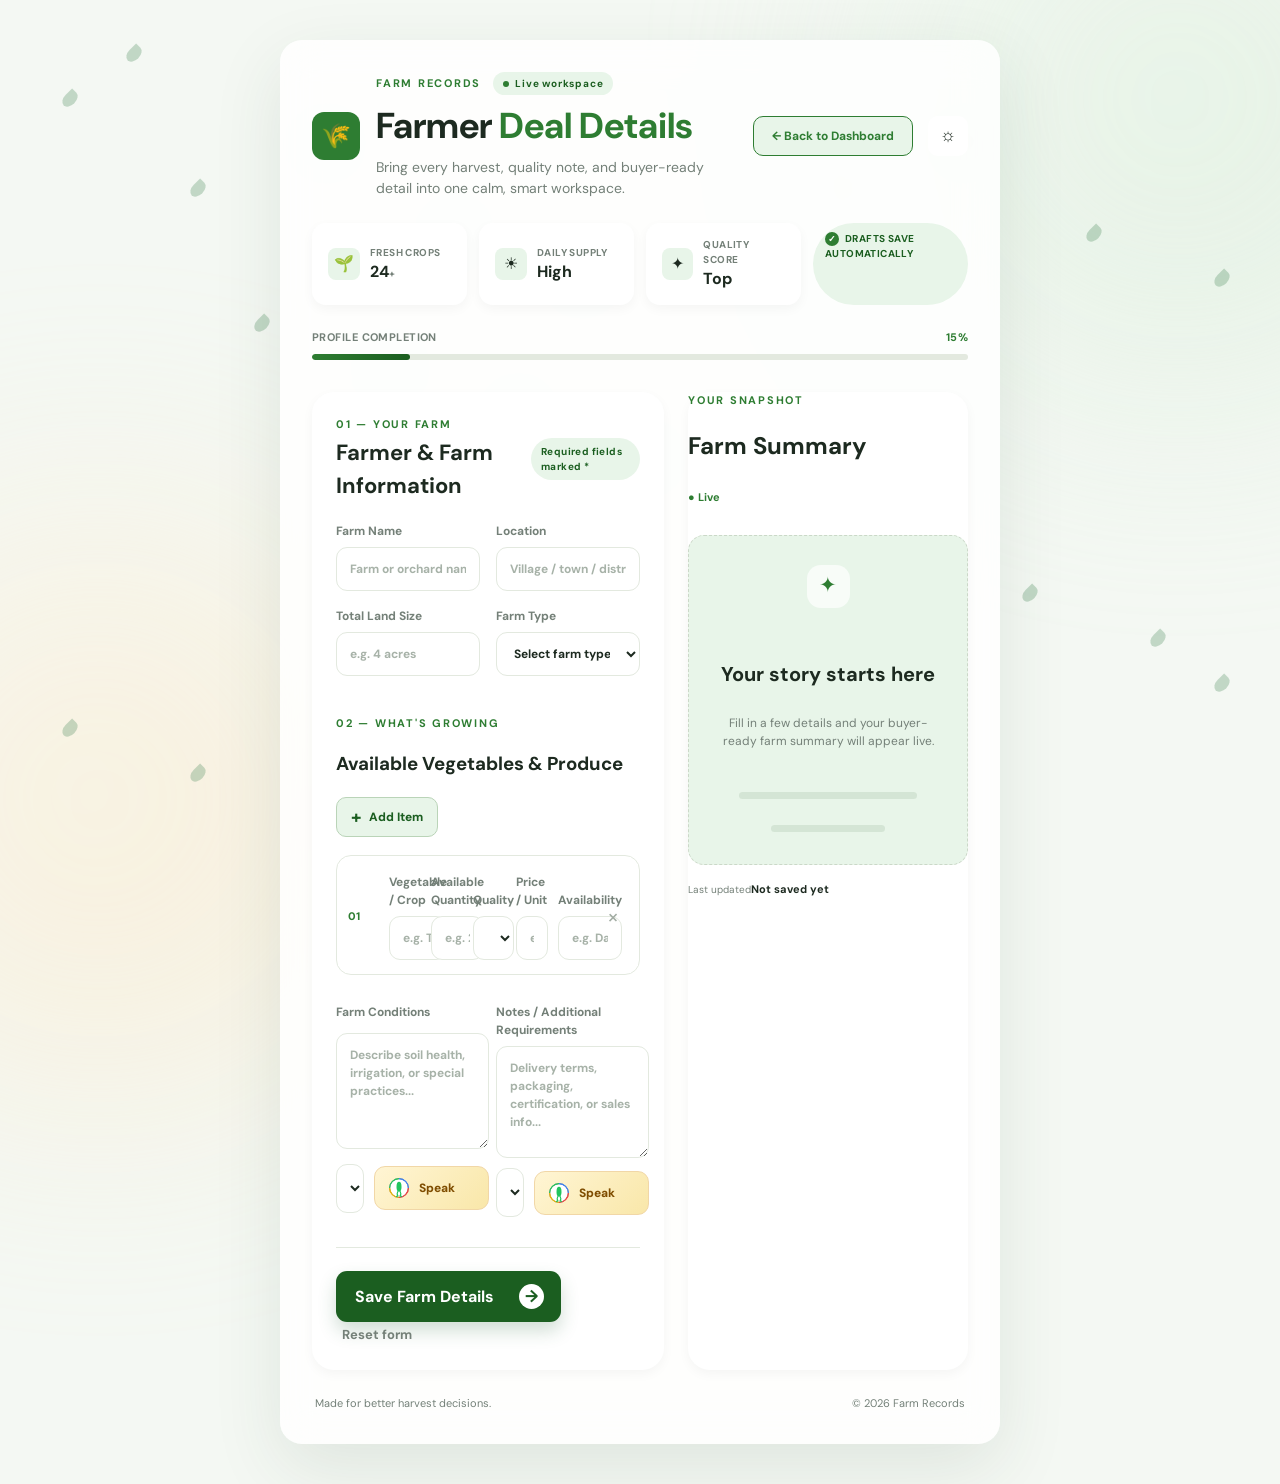
==== static/index.html @ 2e5b9e94 "Add farmer details form integration to existing app - Created static folder with farmer details form" ====
<!doctype html>
<html lang="en">
  <head>
    <meta charset="UTF-8" />
    <meta name="viewport" content="width=device-width, initial-scale=1.0" />
    <meta name="theme-color" content="#f7f8f2" />
    <title>Farm Deal Details</title>
    <link rel="preconnect" href="https://fonts.googleapis.com" />
    <link rel="preconnect" href="https://fonts.gstatic.com" crossorigin />
    <link
      href="https://fonts.googleapis.com/css2?family=DM+Sans:wght@400;500;600;700&display=swap"
      rel="stylesheet" />
    <link rel="stylesheet" href="/static/styles.css" />
  </head>
  <body>
    <div class="ambient ambient-one"></div>
    <div class="ambient ambient-two"></div>
    <div class="leaf-layer" aria-hidden="true">
      <span class="leaf leaf-1"></span>
      <span class="leaf leaf-2"></span>
      <span class="leaf leaf-3"></span>
      <span class="leaf leaf-4"></span>
      <span class="leaf leaf-5"></span>
      <span class="leaf leaf-6"></span>
      <span class="leaf leaf-7"></span>
      <span class="leaf leaf-8"></span>
      <span class="leaf leaf-9"></span>
      <span class="leaf leaf-10"></span>
      <span class="leaf leaf-11"></span>
      <span class="leaf leaf-12"></span>
      <span class="leaf leaf-13"></span>
      <span class="leaf leaf-14"></span>
      <span class="leaf leaf-15"></span>
      <span class="leaf leaf-16"></span>
      <span class="leaf leaf-17"></span>
      <span class="leaf leaf-18"></span>
      <span class="leaf leaf-19"></span>
      <span class="leaf leaf-20"></span>
      <span class="leaf leaf-21"></span>
      <span class="leaf leaf-22"></span>
      <span class="leaf leaf-23"></span>
      <span class="leaf leaf-24"></span>
    </div>
    <div class="page-shell">
      <header class="topbar">
        <div class="brand-mark" aria-hidden="true">🌾</div>
        <div class="title-wrap">
          <div class="eyebrow-row">
            <p class="eyebrow">Farm Records</p>
            <span class="status-pill"
              ><span class="status-dot"></span> Live workspace</span
            >
          </div>
          <h1>Farmer <em>Deal Details</em></h1>
          <p class="subtext">
            Bring every harvest, quality note, and buyer-ready detail into one
            calm, smart workspace.
          </p>
        </div>
        <div class="nav-actions">
          <a href="/dashboard" class="back-btn">← Back to Dashboard</a>
          <button
            type="button"
            class="theme-toggle"
            id="themeToggle"
            aria-label="Switch to dark mode"
            title="Toggle theme">
            <span>☼</span>
          </button>
        </div>
      </header>

      <section class="hero-stats" aria-label="farm summary stats">
        <div class="stat-box">
          <span class="stat-icon">🌱</span>
          <div>
            <span>Fresh crops</span><strong>24<small>+</small></strong>
          </div>
        </div>
        <div class="stat-box">
          <span class="stat-icon">☀</span>
          <div><span>Daily supply</span><strong>High</strong></div>
        </div>
        <div class="stat-box">
          <span class="stat-icon">✦</span>
          <div><span>Quality score</span><strong>Top</strong></div>
        </div>
        <div class="save-status" id="saveStatus">
          <span class="save-icon">✓</span><span>Drafts save automatically</span>
        </div>
      </section>

      <div class="progress-wrap" aria-label="Form completion">
        <div class="progress-label">
          <span>Profile completion</span><strong id="progressText">0%</strong>
        </div>
        <div class="progress-track">
          <div class="progress-bar" id="progressBar"></div>
        </div>
      </div>

      <main class="layout">
        <section class="card form-card">
          <div class="card-heading">
            <div>
              <p class="section-kicker">01 — Your farm</p>
              <h2>Farmer &amp; Farm Information</h2>
            </div>
            <span class="heading-badge">Required fields marked *</span>
          </div>

          <!-- Farmer Information Display -->
          <div class="farmer-info-display" id="farmerInfoDisplay" style="display: none;">
            <div class="farmer-info-card">
              <h3>Farmer Information</h3>
              <div class="farmer-details">
                <p><strong>Name:</strong> <span id="displayFarmerName"></span></p>
                <p><strong>Phone:</strong> <span id="displayPhone"></span></p>
                <p><strong>Email:</strong> <span id="displayEmail"></span></p>
              </div>
            </div>
          </div>

          <form id="farmForm">
            <div class="grid two-columns">
              <label
                ><span>Farm Name</span
                ><input
                  type="text"
                  name="farmName"
                  placeholder="Farm or orchard name"
              /></label>
              <label
                ><span>Location</span
                ><input
                  type="text"
                  name="location"
                  placeholder="Village / town / district"
              /></label>
              <label
                ><span>Total Land Size</span
                ><input type="text" name="landSize" placeholder="e.g. 4 acres"
              /></label>
              <label
                ><span>Farm Type</span
                ><select name="farmType">
                  <option value="">Select farm type</option>
                  <option>Vegetable Farm</option>
                  <option>Fruit Farm</option>
                  <option>Mixed Farm</option>
                  <option>Organic Farm</option>
                </select></label
              >
            </div>

            <div class="section-heading">
              <div>
                <p class="section-kicker">02 — What's growing</p>
                <h3>Available Vegetables &amp; Produce</h3>
              </div>
              <button type="button" class="secondary-btn" id="addItemBtn">
                <span>+</span> Add Item
              </button>
            </div>
            <div id="itemsContainer" class="items-container">
              <div class="produce-row">
                <div class="row-number">01</div>
                <label
                  ><span>Vegetable / Crop</span
                  ><input type="text" name="cropName" placeholder="e.g. Tomato"
                /></label>
                <label
                  ><span>Available Quantity</span
                  ><input type="text" name="quantity" placeholder="e.g. 200 kg"
                /></label>
                <label
                  ><span>Quality</span
                  ><select name="quality">
                    <option value="">Select</option>
                    <option>Excellent</option>
                    <option>Good</option>
                    <option>Average</option>
                    <option>Fresh Harvest</option>
                  </select></label
                >
                <label
                  ><span>Price / Unit</span
                  ><input type="text" name="price" placeholder="e.g. 40 / kg"
                /></label>
                <label
                  ><span>Availability</span
                  ><input
                    type="text"
                    name="availability"
                    placeholder="e.g. Daily / Seasonal"
                  /></label>
                <button
                  type="button"
                  class="remove-btn"
                  aria-label="Remove item">
                  ×
                </button>
              </div>
            </div>

            <div class="grid two-columns extra-fields">
              <div class="voice-field">
                <label
                  ><span>Farm Conditions</span
                  ><textarea
                    id="farmConditions"
                    name="farmConditions"
                    rows="4"
                    placeholder="Describe soil health, irrigation, or special practices..."></textarea>
                </label>
                <div class="voice-tools">
                  <select class="voice-language" data-target="farmConditions">
                    <option value="en-US">English</option>
                    <option value="hi-IN">Hindi</option>
                    <option value="bn-IN">Bangla</option>
                    <option value="ta-IN">Tamil</option>
                    <option value="te-IN">Telugu</option>
                    <option value="mr-IN">Marathi</option>
                    <option value="kn-IN">Kannada</option>
                    <option value="ml-IN">Malayalam</option>
                    <option value="gu-IN">Gujarati</option>
                    <option value="es-ES">Spanish</option>
                    <option value="fr-FR">French</option>
                    <option value="de-DE">German</option>
                  </select>
                  <button
                    type="button"
                    class="mic-btn"
                    data-target="farmConditions">
                    <img src="/static/images/mic-icon.svg" alt="Microphone" class="mic-icon"> Speak
                  </button>
                </div>
              </div>

              <div class="voice-field">
                <label
                  ><span>Notes / Additional Requirements</span
                  ><textarea
                    id="notes"
                    name="notes"
                    rows="4"
                    placeholder="Delivery terms, packaging, certification, or sales info..."></textarea>
                </label>
                <div class="voice-tools">
                  <select class="voice-language" data-target="notes">
                    <option value="en-US">English</option>
                    <option value="hi-IN">Hindi</option>
                    <option value="bn-IN">Bangla</option>
                    <option value="ta-IN">Tamil</option>
                    <option value="te-IN">Telugu</option>
                    <option value="mr-IN">Marathi</option>
                    <option value="kn-IN">Kannada</option>
                    <option value="ml-IN">Malayalam</option>
                    <option value="gu-IN">Gujarati</option>
                    <option value="es-ES">Spanish</option>
                    <option value="fr-FR">French</option>
                    <option value="de-DE">German</option>
                  </select>
                  <button type="button" class="mic-btn" data-target="notes">
                    <img src="/static/images/mic-icon.svg" alt="Microphone" class="mic-icon"> Speak
                  </button>
                </div>
              </div>
            </div>

            <div class="actions">
              <button type="submit" class="primary-btn">
                <span>Save Farm Details</span><i>→</i></button
              ><button type="reset" class="ghost-btn">Reset form</button>
            </div>
          </form>
        </section>

        <aside class="card preview-card">
          <div class="preview-top">
            <div>
              <p class="section-kicker">Your snapshot</p>
              <h2>Farm Summary</h2>
            </div>
            <span class="live-dot">● Live</span>
          </div>
          <div id="summaryBox" class="summary-box">
            <div class="empty-state">
              <div class="empty-icon">✦</div>
              <h3>Your story starts here</h3>
              <p>
                Fill in a few details and your buyer-ready farm summary will
                appear live.
              </p>
              <div class="empty-line"></div>
              <div class="empty-line short"></div>
            </div>
          </div>
          <div class="preview-footer">
            <span>Last updated</span
            ><strong id="lastUpdated">Not saved yet</strong>
          </div>
        </aside>
      </main>
      <footer>
        <span>Made for better harvest decisions.</span
        ><span>© <span id="year"></span> Farm Records</span>
      </footer>
    </div>
    <div class="toast" id="toast" role="status" aria-live="polite">
      <span>✓</span>
      <p>Farm details saved successfully</p>
    </div>
    <script src="/static/script.js?v=2"></script>
  </body>
</html>
---- static/styles.css ----
:root {
  --bg: #f4f8f3;
  --surface: rgba(255, 255, 255, 0.84);
  --surface-solid: #ffffff;
  --ink: #1d2a20;
  --muted: #748078;
  --line: #e3e9df;
  --accent: #2e7d32;
  --accent-dark: #1b5e20;
  --accent-soft: #e8f5e9;
  --gold: #d5a445;
  --shadow: 0 24px 70px rgba(41, 66, 46, 0.1);
  --radius: 22px;
}

* {
  box-sizing: border-box;
  font-family: "DM Sans", Arial, sans-serif;
}

html {
  scroll-behavior: smooth;
}

body {
  margin: 0;
  min-width: 320px;
  overflow-x: hidden;
  color: var(--ink);
  background: var(--bg);
  line-height: 1.5;
}

body.dark {
  --bg: #18201a;
  --surface: rgba(36, 48, 39, 0.88);
  --surface-solid: #26332a;
  --ink: #f2f6ef;
  --muted: #a8b8aa;
  --line: #3b4a3d;
  --accent-soft: #293e2e;
  --shadow: 0 24px 70px rgba(0, 0, 0, 0.25);
}

button,
input,
select,
textarea {
  font: inherit;
}

button {
  cursor: pointer;
}

.ambient {
  position: fixed;
  width: 600px;
  height: 600px;
  border-radius: 50%;
  filter: blur(120px);
  opacity: 0.4;
  z-index: -1;
  pointer-events: none;
}

.ambient-one {
  top: -200px;
  right: -200px;
  background: linear-gradient(135deg, #e8f5e9, #c8e6c9);
  animation: drift 20s ease-in-out infinite;
}

.ambient-two {
  bottom: -200px;
  left: -200px;
  background: linear-gradient(135deg, #fff3e0, #ffe0b2);
  animation: drift 25s ease-in-out infinite reverse;
}

.leaf-layer {
  position: fixed;
  top: 0;
  left: 0;
  width: 100%;
  height: 100%;
  pointer-events: none;
  z-index: -1;
  overflow: hidden;
}

.leaf {
  position: absolute;
  width: 12px;
  height: 18px;
  background: rgba(76, 139, 93, 0.3);
  border-radius: 0 50% 50% 50%;
  transform: rotate(45deg);
}

.leaf-1 { top: 10%; left: 5%; animation: leaf-fall 12s linear infinite; }
.leaf-2 { top: 20%; left: 15%; animation: leaf-fall 15s linear infinite 2s; }
.leaf-3 { top: 15%; left: 25%; animation: leaf-fall 18s linear infinite 4s; }
.leaf-4 { top: 25%; left: 35%; animation: leaf-fall 14s linear infinite 1s; }
.leaf-5 { top: 30%; left: 45%; animation: leaf-fall 16s linear infinite 3s; }
.leaf-6 { top: 10%; left: 55%; animation: leaf-fall 13s linear infinite 5s; }
.leaf-7 { top: 20%; left: 65%; animation: leaf-fall 17s linear infinite 2s; }
.leaf-8 { top: 15%; left: 75%; animation: leaf-fall 19s linear infinite 4s; }
.leaf-9 { top: 25%; left: 85%; animation: leaf-fall 11s linear infinite 1s; }
.leaf-10 { top: 30%; left: 95%; animation: leaf-fall 14s linear infinite 3s; }
.leaf-11 { top: 5%; left: 10%; animation: leaf-fall 16s linear infinite 6s; }
.leaf-12 { top: 35%; left: 20%; animation: leaf-fall 18s linear infinite 2s; }
.leaf-13 { top: 40%; left: 30%; animation: leaf-fall 12s linear infinite 4s; }
.leaf-14 { top: 45%; left: 40%; animation: leaf-fall 15s linear infinite 1s; }
.leaf-15 { top: 50%; left: 50%; animation: leaf-fall 17s linear infinite 3s; }
.leaf-16 { top: 55%; left: 60%; animation: leaf-fall 13s linear infinite 5s; }
.leaf-17 { top: 60%; left: 70%; animation: leaf-fall 19s linear infinite 2s; }
.leaf-18 { top: 65%; left: 80%; animation: leaf-fall 14s linear infinite 4s; }
.leaf-19 { top: 70%; left: 90%; animation: leaf-fall 16s linear infinite 1s; }
.leaf-20 { top: 75%; left: 95%; animation: leaf-fall 18s linear infinite 3s; }
.leaf-21 { top: 80%; left: 5%; animation: leaf-fall 11s linear infinite 6s; }
.leaf-22 { top: 85%; left: 15%; animation: leaf-fall 15s linear infinite 2s; }
.leaf-23 { top: 90%; left: 25%; animation: leaf-fall 17s linear infinite 4s; }
.leaf-24 { top: 95%; left: 35%; animation: leaf-fall 13s linear infinite 1s; }

.page-shell {
  width: min(100% - 40px, 720px);
  margin: 40px auto;
  padding: 32px;
  border-radius: var(--radius);
  background: var(--surface);
  box-shadow: var(--shadow);
  backdrop-filter: blur(20px);
  -webkit-backdrop-filter: blur(20px);
}

.topbar {
  display: flex;
  align-items: center;
  gap: 16px;
  margin-bottom: 24px;
}

.brand-mark {
  display: grid;
  place-items: center;
  width: 48px;
  height: 48px;
  border-radius: 12px;
  color: white;
  background: var(--accent);
  font-size: 24px;
  line-height: 0;
}

.title-wrap {
  flex: 1;
}

.eyebrow-row {
  display: flex;
  align-items: center;
  gap: 12px;
  margin-bottom: 4px;
}

.eyebrow {
  margin: 0;
  color: var(--accent);
  text-transform: uppercase;
  letter-spacing: 0.16em;
  font-size: 11px;
  font-weight: 700;
}

.status-pill {
  display: inline-flex;
  align-items: center;
  gap: 6px;
  padding: 4px 10px;
  border-radius: 99px;
  background: var(--accent-soft);
  color: var(--accent-dark);
  font-size: 10px;
  font-weight: 700;
  letter-spacing: 0.08em;
}

.status-dot {
  width: 6px;
  height: 6px;
  border-radius: 50%;
  background: var(--accent);
  animation: pulse 2s ease-in-out infinite;
}

h1 {
  margin: 0 0 4px;
  font-size: 36px;
  color: var(--ink);
}

em {
  color: var(--accent);
  font-style: normal;
}

.subtext {
  margin: 0;
  color: var(--muted);
  font-size: 14px;
}

.nav-actions {
  display: flex;
  align-items: center;
  gap: 15px;
}

.back-btn {
  padding: 10px 18px;
  border: 1px solid var(--accent);
  border-radius: 10px;
  color: var(--accent);
  background: var(--accent-soft);
  text-decoration: none;
  font-size: 12px;
  font-weight: 700;
  transition: transform 0.2s, box-shadow 0.2s;
}

.back-btn:hover {
  transform: translateY(-2px);
  box-shadow: 0 7px 17px rgba(46, 125, 50, 0.14);
}

.theme-toggle {
  width: 40px;
  height: 40px;
  border: 0;
  border-radius: 10px;
  background: var(--surface-solid);
  color: var(--ink);
  font-size: 18px;
  transition: transform 0.2s, box-shadow 0.2s;
}

.theme-toggle:hover {
  transform: translateY(-2px);
  box-shadow: 0 8px 16px rgba(0, 0, 0, 0.1);
}

.hero-stats {
  display: grid;
  grid-template-columns: repeat(4, 1fr);
  gap: 12px;
  margin-bottom: 24px;
}

.stat-box {
  display: flex;
  align-items: center;
  gap: 10px;
  padding: 14px 16px;
  border-radius: 14px;
  background: var(--surface-solid);
  box-shadow: 0 4px 12px rgba(0, 0, 0, 0.04);
}

.stat-icon {
  display: grid;
  place-items: center;
  width: 32px;
  height: 32px;
  border-radius: 8px;
  background: var(--accent-soft);
  font-size: 16px;
}

.stat-box span:not(.stat-icon) {
  display: block;
  color: var(--muted);
  font-size: 10px;
  font-weight: 700;
  letter-spacing: 0.04em;
  text-transform: uppercase;
}

.stat-box strong {
  display: block;
  color: var(--ink);
  font-size: 16px;
  font-weight: 700;
}

.stat-box strong small {
  font-size: 10px;
  color: var(--muted);
}

.save-status {
  grid-column: 4;
  justify-content: center;
  padding: 8px 12px;
  border-radius: 99px;
  background: var(--accent-soft);
  color: var(--accent-dark);
  font-size: 10px;
  font-weight: 700;
  letter-spacing: 0.04em;
  text-transform: uppercase;
}

.save-icon {
  display: inline-block;
  width: 14px;
  height: 14px;
  border-radius: 50%;
  background: var(--accent);
  color: white;
  font-size: 9px;
  line-height: 14px;
  text-align: center;
  margin-right: 6px;
}

.progress-wrap {
  margin-bottom: 32px;
}

.progress-label {
  display: flex;
  justify-content: space-between;
  margin-bottom: 8px;
  color: var(--muted);
  font-size: 11px;
  font-weight: 700;
  letter-spacing: 0.04em;
  text-transform: uppercase;
}

.progress-label strong {
  color: var(--accent);
}

.progress-track {
  height: 6px;
  border-radius: 99px;
  background: var(--line);
  overflow: hidden;
}

.progress-bar {
  height: 100%;
  border-radius: 99px;
  background: linear-gradient(90deg, var(--accent), var(--accent-dark));
  width: 0%;
  transition: width 0.3s ease;
}

.layout {
  display: grid;
  grid-template-columns: 1fr 280px;
  gap: 24px;
}

.card {
  border-radius: var(--radius);
  background: var(--surface-solid);
  box-shadow: 0 4px 12px rgba(0, 0, 0, 0.04);
}

.form-card {
  padding: 24px;
}

.card-heading {
  display: flex;
  align-items: center;
  justify-content: space-between;
  margin-bottom: 20px;
}

.section-kicker {
  margin: 0;
  color: var(--accent);
  text-transform: uppercase;
  letter-spacing: 0.16em;
  font-size: 11px;
  font-weight: 700;
}

.card-heading h2 {
  margin: 4px 0 0;
  font-size: 22px;
  color: var(--ink);
}

.heading-badge {
  padding: 6px 10px;
  border-radius: 99px;
  background: var(--accent-soft);
  color: var(--accent-dark);
  font-size: 10px;
  font-weight: 700;
  letter-spacing: 0.04em;
}

.grid {
  display: grid;
  gap: 16px;
}

.two-columns {
  grid-template-columns: repeat(2, minmax(0, 1fr));
}

label {
  display: grid;
  gap: 7px;
  color: var(--muted);
  font-size: 12px;
  font-weight: 700;
}

label b {
  color: var(--accent);
}

input,
select,
textarea {
  width: 100%;
  border: 1px solid var(--line);
  outline: none;
  border-radius: 11px;
  padding: 12px 13px;
  color: var(--ink);
  background: var(--surface-solid);
  transition:
    border-color 0.2s,
    box-shadow 0.2s,
    transform 0.2s;
}

input::placeholder,
textarea::placeholder {
  color: #a7b2a8;
}

input:focus,
select:focus,
textarea:focus {
  border-color: var(--accent);
  box-shadow: 0 0 0 4px rgba(76, 139, 93, 0.12);
  transform: translateY(-1px);
}

textarea {
  resize: vertical;
  min-height: 112px;
}

.voice-field {
  display: grid;
  gap: 10px;
}

.voice-tools {
  display: flex;
  align-items: center;
  gap: 10px;
}

.voice-language {
  flex: 1;
  min-width: 0;
}

.mic-btn {
  display: inline-flex;
  align-items: center;
  gap: 5px;
  min-width: 115px;
  padding: 11px 14px;
  border: 1px solid #f1d7a7;
  border-radius: 11px;
  background: linear-gradient(135deg, #fff5d4, #f9e7a9);
  color: #7f4d00;
  font-size: 12px;
  font-weight: 800;
  transition:
    transform 0.2s,
    box-shadow 0.2s;
}

.mic-btn:hover {
  transform: translateY(-2px);
  box-shadow: 0 10px 18px rgba(217, 171, 64, 0.12);
}

.mic-btn.listening {
  background: linear-gradient(135deg, #ffdede, #ffc7c7);
  border-color: #f0b4b4;
  color: #8e2a2a;
  animation: pulse 1s infinite alternate;
}

.section-heading {
  margin: 39px 0 18px;
}

.secondary-btn,
.ghost-btn,
.remove-btn {
  border: 0;
  background: transparent;
}

.secondary-btn {
  display: inline-flex;
  align-items: center;
  gap: 8px;
  padding: 10px 14px;
  border: 1px solid #bad4b8;
  border-radius: 10px;
  color: var(--accent-dark);
  background: var(--accent-soft);
  font-size: 12px;
  font-weight: 800;
  transition:
    transform 0.2s,
    box-shadow 0.2s;
}

.secondary-btn span {
  font-size: 18px;
  line-height: 10px;
}

.secondary-btn:hover {
  transform: translateY(-2px);
  box-shadow: 0 7px 17px rgba(76, 139, 93, 0.14);
}

.items-container {
  display: grid;
  gap: 13px;
}

.produce-row {
  position: relative;
  display: grid;
  grid-template-columns: 31px repeat(5, minmax(0, 1fr)) 25px;
  gap: 10px;
  align-items: end;
  padding: 17px 14px 14px 11px;
  border: 1px solid var(--line);
  border-radius: 15px;
  background: rgba(255, 255, 255, 0.34);
  animation: pop 0.35s ease both;
}

.row-number {
  align-self: center;
  color: var(--accent);
  font-size: 11px;
  font-weight: 800;
}

.remove-btn {
  align-self: center;
  justify-self: center;
  width: 25px;
  height: 25px;
  color: #a2aca3;
  border-radius: 50%;
  font-size: 22px;
  line-height: 20px;
  transition:
    color 0.2s,
    background 0.2s,
    transform 0.2s;
}

.remove-btn:hover {
  color: #ba5d51;
  background: #f7e5e1;
  transform: rotate(90deg);
}

.extra-fields {
  margin-top: 28px;
}

.actions {
  justify-content: flex-start;
  gap: 16px;
  margin-top: 30px;
  padding-top: 23px;
  border-top: 1px solid var(--line);
}

.primary-btn {
  display: inline-flex;
  align-items: center;
  gap: 25px;
  padding: 13px 17px 13px 19px;
  border: 0;
  border-radius: 11px;
  color: #fff;
  background: var(--accent-dark);
  font-weight: 700;
  box-shadow: 0 9px 18px rgba(47, 103, 65, 0.22);
  transition:
    transform 0.2s,
    box-shadow 0.2s,
    background 0.2s;
}

.primary-btn i {
  display: grid;
  place-items: center;
  width: 25px;
  height: 25px;
  border-radius: 50%;
  color: var(--accent-dark);
  background: #fff;
  font-style: normal;
  font-size: 17px;
  transition: transform 0.2s;
}

.primary-btn:hover {
  background: #245334;
  transform: translateY(-2px);
  box-shadow: 0 13px 24px rgba(47, 103, 65, 0.28);
}

.primary-btn:hover i {
  transform: translateX(3px);
}

.ghost-btn {
  color: var(--muted);
  font-size: 13px;
  font-weight: 700;
}

.ghost-btn:hover {
  color: var(--ink);
}

.preview-top {
  align-items: flex-start;
}

.live-dot {
  color: var(--accent);
  font-size: 11px;
  font-weight: 700;
}

.summary-box {
  min-height: 330px;
  margin-top: 27px;
  padding: 20px;
  border: 1px dashed #cbd8c8;
  border-radius: 16px;
  background: var(--accent-soft);
}

.empty-state {
  display: grid;
  place-items: center;
  min-height: 285px;
  text-align: center;
}

.empty-icon {
  display: grid;
  place-items: center;
  width: 43px;
  height: 43px;
  margin-bottom: 14px;
  border-radius: 14px;
  color: var(--accent);
  background: rgba(255, 255, 255, 0.7);
  font-size: 21px;
}

.empty-state h3 {
  margin-bottom: 7px;
  font-size: 20px;
}

.empty-state p {
  max-width: 220px;
  margin: 0;
  color: var(--muted);
  font-size: 12px;
}

.empty-line {
  width: 75%;
  height: 7px;
  margin-top: 25px;
  border-radius: 99px;
  background: rgba(124, 157, 124, 0.18);
}

.empty-line.short {
  width: 48%;
  margin-top: 8px;
}

.summary-content {
  animation: fade 0.35s ease both;
}

.summary-name {
  margin: 0 0 3px;
  font-size: 24px;
  font-weight: 600;
}

.summary-location {
  margin: 0 0 20px;
  color: var(--muted);
  font-size: 12px;
}

.summary-meta {
  display: flex;
  flex-wrap: wrap;
  gap: 7px;
  margin-bottom: 18px;
}

.summary-meta span {
  padding: 6px 9px;
  border-radius: 8px;
  color: var(--accent-dark);
  background: rgba(255, 255, 255, 0.72);
  font-size: 11px;
  font-weight: 700;
}

.summary-meta b,
.crop-details b {
  display: block;
  margin-bottom: 2px;
  color: var(--muted);
  font-size: 9px;
  letter-spacing: 0.08em;
  text-transform: uppercase;
}

.summary-content h4 {
  margin: 18px 0 8px;
  color: var(--muted);
  font-size: 10px;
  letter-spacing: 0.11em;
  text-transform: uppercase;
}

.crop-line {
  display: grid;
  gap: 9px;
  padding: 9px 0;
  border-bottom: 1px solid rgba(124, 157, 124, 0.18);
  font-size: 12px;
}

.crop-name {
  color: var(--accent-dark);
  font-weight: 600;
}

.crop-details {
  display: grid;
  grid-template-columns: repeat(2, minmax(0, 1fr));
  gap: 8px;
  color: var(--ink);
  font-size: 11px;
}

.crop-details span {
  min-width: 0;
}

.preview-footer {
  margin-top: 16px;
  color: var(--muted);
  font-size: 10px;
}

.preview-footer strong {
  color: var(--ink);
  font-size: 11px;
}

footer {
  display: flex;
  justify-content: space-between;
  padding: 25px 3px 0;
  color: var(--muted);
  font-size: 11px;
}

.toast {
  position: fixed;
  z-index: 5;
  right: 25px;
  bottom: 25px;
  display: flex;
  align-items: center;
  gap: 10px;
  padding: 12px 15px;
  border: 1px solid #cce0ca;
  border-radius: 13px;
  color: var(--accent-dark);
  background: var(--surface-solid);
  box-shadow: var(--shadow);
  transform: translateY(140%);
  opacity: 0;
  transition: 0.35s ease;
}

.toast.show {
  transform: translateY(0);
  opacity: 1;
}

.toast span {
  display: grid;
  place-items: center;
  width: 22px;
  height: 22px;
  border-radius: 50%;
  color: white;
  background: var(--accent);
}

.toast p {
  margin: 0;
  font-size: 12px;
  font-weight: 700;
}

@keyframes rise {
  from {
    opacity: 0;
    transform: translateY(16px);
  }
  to {
    opacity: 1;
    transform: translateY(0);
  }
}

@keyframes pop {
  from {
    opacity: 0;
    transform: scale(0.97);
  }
  to {
    opacity: 1;
    transform: scale(1);
  }
}

@keyframes fade {
  from {
    opacity: 0;
  }
  to {
    opacity: 1;
  }
}

@keyframes drift {
  50% {
    transform: translate(25px, 20px) scale(1.05);
  }
}

@keyframes leaf-fall {
  0% {
    opacity: 0;
    transform: translate3d(0, -10vh, 0) rotate(25deg);
  }
  10% {
    opacity: 0.7;
  }
  50% {
    transform: translate3d(8vw, 52vh, 0) rotate(190deg);
  }
  90% {
    opacity: 0.45;
  }
  100% {
    opacity: 0;
    transform: translate3d(-7vw, 112vh, 0) rotate(390deg);
  }
}

@keyframes pulse {
  0% {
    box-shadow: 0 0 0 0 rgba(231, 76, 60, 0.18);
  }
  100% {
    box-shadow: 0 0 0 12px rgba(231, 76, 60, 0);
  }
}

@media (prefers-reduced-motion: reduce) {
  .leaf,
  .ambient-one,
  .ambient-two {
    animation: none;
  }
  .leaf {
    opacity: 0.2;
    transform: rotate(35deg);
  }
}

@media (max-width: 980px) {
  .hero-stats {
    grid-template-columns: repeat(3, 1fr);
  }
  .save-status {
    grid-column: 1 / -1;
    justify-content: center;
    padding: 3px;
  }
  .layout {
    grid-template-columns: 1fr;
  }
  .preview-card {
    position: relative;
    top: auto;
  }
  .produce-row {
    grid-template-columns: 25px repeat(2, minmax(0, 1fr)) 25px;
  }
  .produce-row label:nth-of-type(3),
  .produce-row label:nth-of-type(4),
  .produce-row label:nth-of-type(5) {
    margin-top: 4px;
  }
  .produce-row label:nth-of-type(3) {
    grid-column: 2;
  }
  .produce-row label:nth-of-type(4) {
    grid-column: 3;
  }
  .produce-row label:nth-of-type(5) {
    grid-column: 2 / 4;
  }
  .remove-btn {
    grid-column: 4;
    grid-row: 1;
  }
}

@media (max-width: 620px) {
  .page-shell {
    width: min(100% - 26px, 560px);
    padding-top: 25px;
  }
  .topbar {
    gap: 11px;
  }
  .brand-mark {
    flex-basis: 38px;
    width: 38px;
    height: 38px;
    border-radius: 11px;
    font-size: 19px;
  }
  .status-pill {
    display: none;
  }
  h1 {
    font-size: 39px;
  }
  .subtext {
    font-size: 13px;
  }
  .hero-stats {
    gap: 8px;
    margin-top: 25px;
  }
  .stat-box {
    padding: 12px 10px;
    gap: 7px;
  }
  .stat-icon {
    width: 28px;
    height: 28px;
    font-size: 13px;
  }
  .stat-box span:not(.stat-icon) {
    font-size: 8px;
  }
  .stat-box strong {
    font-size: 17px;
  }
  .form-card,
  .preview-card {
    padding: 21px;
  }
  .card-heading {
    align-items: flex-start;
    gap: 10px;
  }
  .heading-badge {
    display: none;
  }
  .two-columns {
    grid-template-columns: 1fr;
    gap: 14px;
  }
  .section-heading {
    align-items: flex-end;
    gap: 10px;
  }
  .section-heading h3 {
    font-size: 15px;
  }
  .produce-row {
    grid-template-columns: 21px 1fr 1fr 25px;
    padding: 14px 10px 12px 7px;
    gap: 8px;
  }
  .produce-row label:nth-of-type(1) {
    grid-column: 2 / 4;
  }
  .produce-row label:nth-of-type(2) {
    grid-column: 2;
  }
  .produce-row label:nth-of-type(3) {
    grid-column: 3;
  }
  .produce-row label:nth-of-type(4) {
    grid-column: 2;
  }
  .produce-row label:nth-of-type(5) {
    grid-column: 3;
  }
  .remove-btn {
    grid-column: 4;
    grid-row: 1;
  }
  .actions {
    align-items: flex-start;
    flex-direction: column;
  }
  .primary-btn {
    width: 100%;
    justify-content: space-between;
  }
  .extra-fields {
    gap: 14px;
  }
  footer {
    flex-direction: column;
    gap: 5px;
  }
}

@media (prefers-reduced-motion: reduce) {
  *,
  *::before,
  *::after {
    animation-duration: 0.01ms !important;
    transition-duration: 0.01ms !important;
    scroll-behavior: auto !important;
  }
}

/* Farmer Info Display Styles */
.farmer-info-display {
  margin-bottom: 25px;
}

.farmer-info-card {
  padding: 20px;
  border: 1px solid var(--line);
  border-radius: 15px;
  background: var(--accent-soft);
}

.farmer-info-card h3 {
  margin: 0 0 15px;
  font-size: 18px;
  color: var(--accent-dark);
  font-weight: 600;
}

.farmer-details {
  display: grid;
  gap: 10px;
}

.farmer-details p {
  margin: 0;
  color: var(--ink);
  font-size: 13px;
}

.farmer-details strong {
  color: var(--muted);
  font-size: 11px;
  font-weight: 700;
}

/* Microphone Icon Styles */
.mic-icon {
  width: 20px;
  height: 20px;
  vertical-align: middle;
  margin-right: 5px;
}
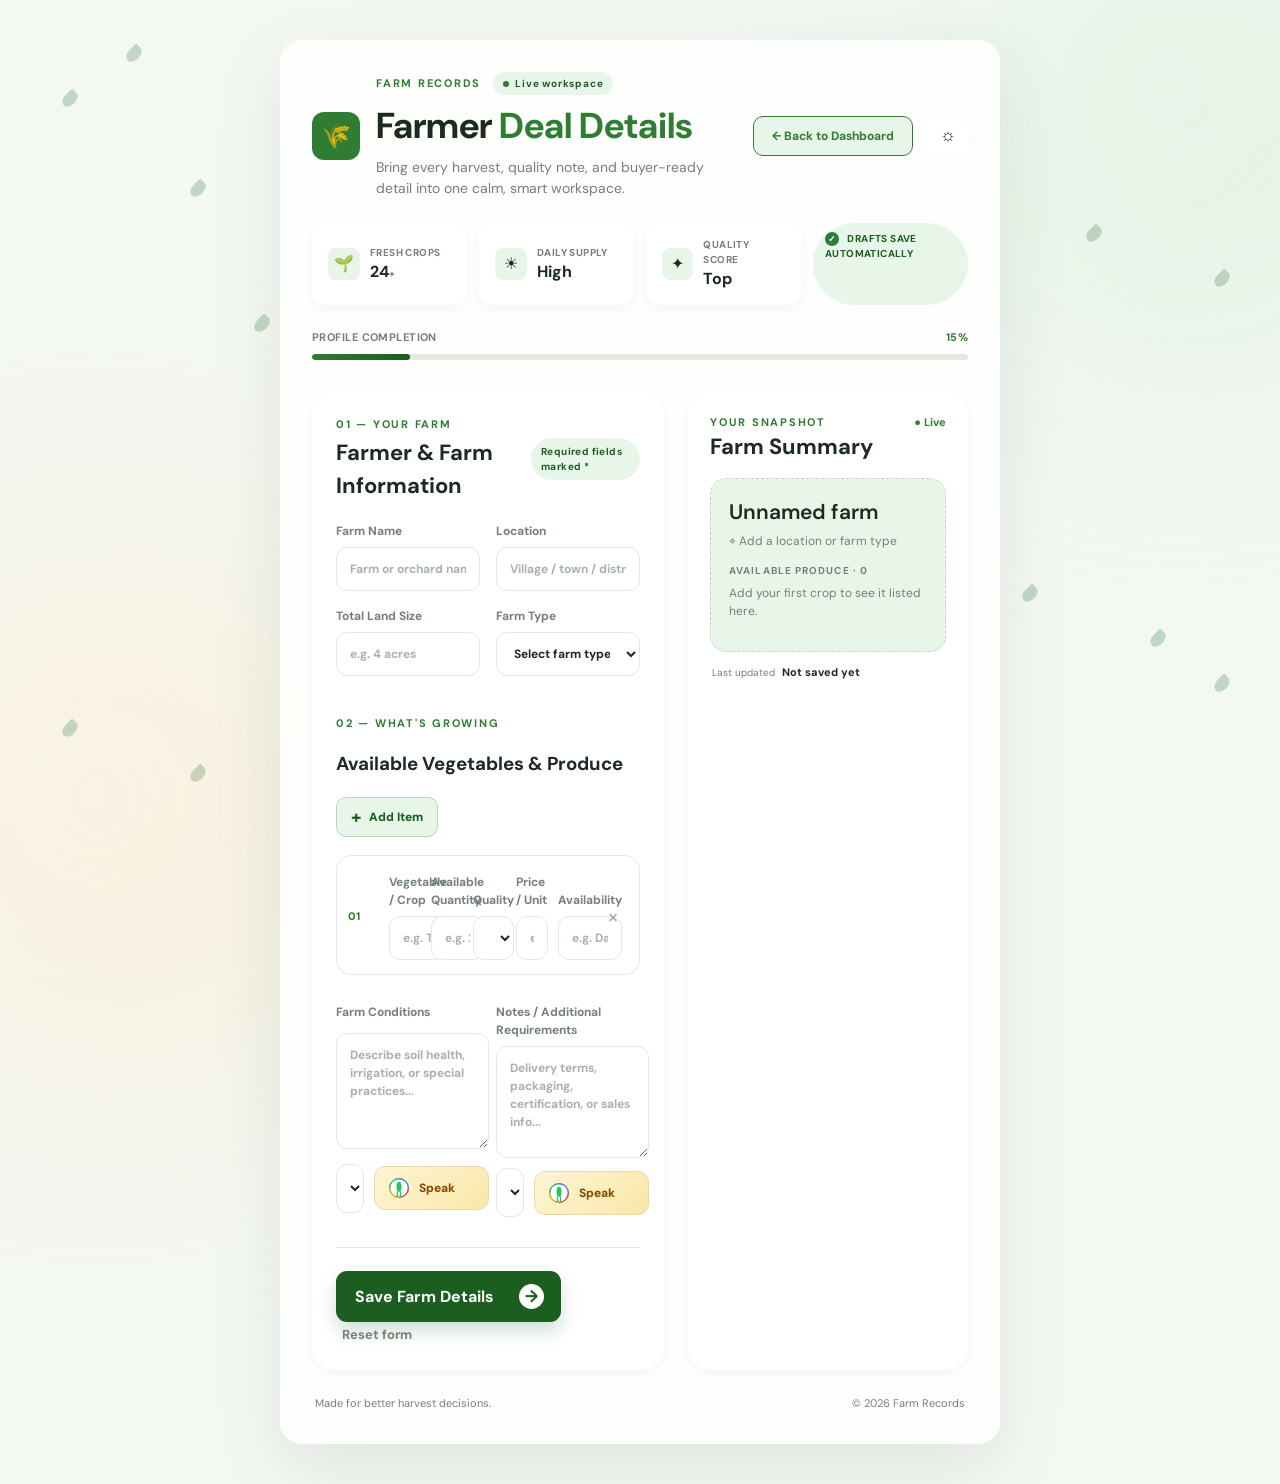
==== commit 274fb209: "Fix location field validation" ====
--- a/static/index.html
+++ b/static/index.html
@@ -1,316 +1,429 @@
-<!doctype html>
-<html lang="en">
-  <head>
-    <meta charset="UTF-8" />
-    <meta name="viewport" content="width=device-width, initial-scale=1.0" />
-    <meta name="theme-color" content="#f7f8f2" />
-    <title>Farm Deal Details</title>
-    <link rel="preconnect" href="https://fonts.googleapis.com" />
-    <link rel="preconnect" href="https://fonts.gstatic.com" crossorigin />
-    <link
-      href="https://fonts.googleapis.com/css2?family=DM+Sans:wght@400;500;600;700&display=swap"
-      rel="stylesheet" />
-    <link rel="stylesheet" href="/static/styles.css" />
-  </head>
-  <body>
-    <div class="ambient ambient-one"></div>
-    <div class="ambient ambient-two"></div>
-    <div class="leaf-layer" aria-hidden="true">
-      <span class="leaf leaf-1"></span>
-      <span class="leaf leaf-2"></span>
-      <span class="leaf leaf-3"></span>
-      <span class="leaf leaf-4"></span>
-      <span class="leaf leaf-5"></span>
-      <span class="leaf leaf-6"></span>
-      <span class="leaf leaf-7"></span>
-      <span class="leaf leaf-8"></span>
-      <span class="leaf leaf-9"></span>
-      <span class="leaf leaf-10"></span>
-      <span class="leaf leaf-11"></span>
-      <span class="leaf leaf-12"></span>
-      <span class="leaf leaf-13"></span>
-      <span class="leaf leaf-14"></span>
-      <span class="leaf leaf-15"></span>
-      <span class="leaf leaf-16"></span>
-      <span class="leaf leaf-17"></span>
-      <span class="leaf leaf-18"></span>
-      <span class="leaf leaf-19"></span>
-      <span class="leaf leaf-20"></span>
-      <span class="leaf leaf-21"></span>
-      <span class="leaf leaf-22"></span>
-      <span class="leaf leaf-23"></span>
-      <span class="leaf leaf-24"></span>
-    </div>
-    <div class="page-shell">
-      <header class="topbar">
-        <div class="brand-mark" aria-hidden="true">🌾</div>
-        <div class="title-wrap">
-          <div class="eyebrow-row">
-            <p class="eyebrow">Farm Records</p>
-            <span class="status-pill"
-              ><span class="status-dot"></span> Live workspace</span
-            >
-          </div>
-          <h1>Farmer <em>Deal Details</em></h1>
-          <p class="subtext">
-            Bring every harvest, quality note, and buyer-ready detail into one
-            calm, smart workspace.
-          </p>
-        </div>
-        <div class="nav-actions">
-          <a href="/dashboard" class="back-btn">← Back to Dashboard</a>
-          <button
-            type="button"
-            class="theme-toggle"
-            id="themeToggle"
-            aria-label="Switch to dark mode"
-            title="Toggle theme">
-            <span>☼</span>
-          </button>
-        </div>
-      </header>
-
-      <section class="hero-stats" aria-label="farm summary stats">
-        <div class="stat-box">
-          <span class="stat-icon">🌱</span>
-          <div>
-            <span>Fresh crops</span><strong>24<small>+</small></strong>
-          </div>
-        </div>
-        <div class="stat-box">
-          <span class="stat-icon">☀</span>
-          <div><span>Daily supply</span><strong>High</strong></div>
-        </div>
-        <div class="stat-box">
-          <span class="stat-icon">✦</span>
-          <div><span>Quality score</span><strong>Top</strong></div>
-        </div>
-        <div class="save-status" id="saveStatus">
-          <span class="save-icon">✓</span><span>Drafts save automatically</span>
-        </div>
-      </section>
-
-      <div class="progress-wrap" aria-label="Form completion">
-        <div class="progress-label">
-          <span>Profile completion</span><strong id="progressText">0%</strong>
-        </div>
-        <div class="progress-track">
-          <div class="progress-bar" id="progressBar"></div>
-        </div>
-      </div>
-
-      <main class="layout">
-        <section class="card form-card">
-          <div class="card-heading">
-            <div>
-              <p class="section-kicker">01 — Your farm</p>
-              <h2>Farmer &amp; Farm Information</h2>
-            </div>
-            <span class="heading-badge">Required fields marked *</span>
-          </div>
-
-          <!-- Farmer Information Display -->
-          <div class="farmer-info-display" id="farmerInfoDisplay" style="display: none;">
-            <div class="farmer-info-card">
-              <h3>Farmer Information</h3>
-              <div class="farmer-details">
-                <p><strong>Name:</strong> <span id="displayFarmerName"></span></p>
-                <p><strong>Phone:</strong> <span id="displayPhone"></span></p>
-                <p><strong>Email:</strong> <span id="displayEmail"></span></p>
-              </div>
-            </div>
-          </div>
-
-          <form id="farmForm">
-            <div class="grid two-columns">
-              <label
-                ><span>Farm Name</span
-                ><input
-                  type="text"
-                  name="farmName"
-                  placeholder="Farm or orchard name"
-              /></label>
-              <label
-                ><span>Location</span
-                ><input
-                  type="text"
-                  name="location"
-                  placeholder="Village / town / district"
-              /></label>
-              <label
-                ><span>Total Land Size</span
-                ><input type="text" name="landSize" placeholder="e.g. 4 acres"
-              /></label>
-              <label
-                ><span>Farm Type</span
-                ><select name="farmType">
-                  <option value="">Select farm type</option>
-                  <option>Vegetable Farm</option>
-                  <option>Fruit Farm</option>
-                  <option>Mixed Farm</option>
-                  <option>Organic Farm</option>
-                </select></label
-              >
-            </div>
-
-            <div class="section-heading">
-              <div>
-                <p class="section-kicker">02 — What's growing</p>
-                <h3>Available Vegetables &amp; Produce</h3>
-              </div>
-              <button type="button" class="secondary-btn" id="addItemBtn">
-                <span>+</span> Add Item
-              </button>
-            </div>
-            <div id="itemsContainer" class="items-container">
-              <div class="produce-row">
-                <div class="row-number">01</div>
-                <label
-                  ><span>Vegetable / Crop</span
-                  ><input type="text" name="cropName" placeholder="e.g. Tomato"
-                /></label>
-                <label
-                  ><span>Available Quantity</span
-                  ><input type="text" name="quantity" placeholder="e.g. 200 kg"
-                /></label>
-                <label
-                  ><span>Quality</span
-                  ><select name="quality">
-                    <option value="">Select</option>
-                    <option>Excellent</option>
-                    <option>Good</option>
-                    <option>Average</option>
-                    <option>Fresh Harvest</option>
-                  </select></label
-                >
-                <label
-                  ><span>Price / Unit</span
-                  ><input type="text" name="price" placeholder="e.g. 40 / kg"
-                /></label>
-                <label
-                  ><span>Availability</span
-                  ><input
-                    type="text"
-                    name="availability"
-                    placeholder="e.g. Daily / Seasonal"
-                  /></label>
-                <button
-                  type="button"
-                  class="remove-btn"
-                  aria-label="Remove item">
-                  ×
-                </button>
-              </div>
-            </div>
-
-            <div class="grid two-columns extra-fields">
-              <div class="voice-field">
-                <label
-                  ><span>Farm Conditions</span
-                  ><textarea
-                    id="farmConditions"
-                    name="farmConditions"
-                    rows="4"
-                    placeholder="Describe soil health, irrigation, or special practices..."></textarea>
-                </label>
-                <div class="voice-tools">
-                  <select class="voice-language" data-target="farmConditions">
-                    <option value="en-US">English</option>
-                    <option value="hi-IN">Hindi</option>
-                    <option value="bn-IN">Bangla</option>
-                    <option value="ta-IN">Tamil</option>
-                    <option value="te-IN">Telugu</option>
-                    <option value="mr-IN">Marathi</option>
-                    <option value="kn-IN">Kannada</option>
-                    <option value="ml-IN">Malayalam</option>
-                    <option value="gu-IN">Gujarati</option>
-                    <option value="es-ES">Spanish</option>
-                    <option value="fr-FR">French</option>
-                    <option value="de-DE">German</option>
-                  </select>
-                  <button
-                    type="button"
-                    class="mic-btn"
-                    data-target="farmConditions">
-                    <img src="/static/images/mic-icon.svg" alt="Microphone" class="mic-icon"> Speak
-                  </button>
-                </div>
-              </div>
-
-              <div class="voice-field">
-                <label
-                  ><span>Notes / Additional Requirements</span
-                  ><textarea
-                    id="notes"
-                    name="notes"
-                    rows="4"
-                    placeholder="Delivery terms, packaging, certification, or sales info..."></textarea>
-                </label>
-                <div class="voice-tools">
-                  <select class="voice-language" data-target="notes">
-                    <option value="en-US">English</option>
-                    <option value="hi-IN">Hindi</option>
-                    <option value="bn-IN">Bangla</option>
-                    <option value="ta-IN">Tamil</option>
-                    <option value="te-IN">Telugu</option>
-                    <option value="mr-IN">Marathi</option>
-                    <option value="kn-IN">Kannada</option>
-                    <option value="ml-IN">Malayalam</option>
-                    <option value="gu-IN">Gujarati</option>
-                    <option value="es-ES">Spanish</option>
-                    <option value="fr-FR">French</option>
-                    <option value="de-DE">German</option>
-                  </select>
-                  <button type="button" class="mic-btn" data-target="notes">
-                    <img src="/static/images/mic-icon.svg" alt="Microphone" class="mic-icon"> Speak
-                  </button>
-                </div>
-              </div>
-            </div>
-
-            <div class="actions">
-              <button type="submit" class="primary-btn">
-                <span>Save Farm Details</span><i>→</i></button
-              ><button type="reset" class="ghost-btn">Reset form</button>
-            </div>
-          </form>
-        </section>
-
-        <aside class="card preview-card">
-          <div class="preview-top">
-            <div>
-              <p class="section-kicker">Your snapshot</p>
-              <h2>Farm Summary</h2>
-            </div>
-            <span class="live-dot">● Live</span>
-          </div>
-          <div id="summaryBox" class="summary-box">
-            <div class="empty-state">
-              <div class="empty-icon">✦</div>
-              <h3>Your story starts here</h3>
-              <p>
-                Fill in a few details and your buyer-ready farm summary will
-                appear live.
-              </p>
-              <div class="empty-line"></div>
-              <div class="empty-line short"></div>
-            </div>
-          </div>
-          <div class="preview-footer">
-            <span>Last updated</span
-            ><strong id="lastUpdated">Not saved yet</strong>
-          </div>
-        </aside>
-      </main>
-      <footer>
-        <span>Made for better harvest decisions.</span
-        ><span>© <span id="year"></span> Farm Records</span>
-      </footer>
-    </div>
-    <div class="toast" id="toast" role="status" aria-live="polite">
-      <span>✓</span>
-      <p>Farm details saved successfully</p>
-    </div>
-    <script src="/static/script.js?v=2"></script>
-  </body>
+<!doctype html>
+<html lang="en">
+  <head>
+    <meta charset="UTF-8" />
+    <meta name="viewport" content="width=device-width, initial-scale=1.0" />
+    <meta name="theme-color" content="#f7f8f2" />
+    <title>Farm Deal Details</title>
+
+    <link rel="preconnect" href="https://fonts.googleapis.com" />
+    <link rel="preconnect" href="https://fonts.gstatic.com" crossorigin />
+    <link
+      href="https://fonts.googleapis.com/css2?family=DM+Sans:wght@400;500;600;700&display=swap"
+      rel="stylesheet"
+    />
+
+    <link rel="stylesheet" href="/static/styles.css" />
+  </head>
+
+  <body>
+    <div class="ambient ambient-one"></div>
+    <div class="ambient ambient-two"></div>
+
+    <div class="leaf-layer" aria-hidden="true">
+      <span class="leaf leaf-1"></span>
+      <span class="leaf leaf-2"></span>
+      <span class="leaf leaf-3"></span>
+      <span class="leaf leaf-4"></span>
+      <span class="leaf leaf-5"></span>
+      <span class="leaf leaf-6"></span>
+      <span class="leaf leaf-7"></span>
+      <span class="leaf leaf-8"></span>
+      <span class="leaf leaf-9"></span>
+      <span class="leaf leaf-10"></span>
+      <span class="leaf leaf-11"></span>
+      <span class="leaf leaf-12"></span>
+      <span class="leaf leaf-13"></span>
+      <span class="leaf leaf-14"></span>
+      <span class="leaf leaf-15"></span>
+      <span class="leaf leaf-16"></span>
+      <span class="leaf leaf-17"></span>
+      <span class="leaf leaf-18"></span>
+      <span class="leaf leaf-19"></span>
+      <span class="leaf leaf-20"></span>
+      <span class="leaf leaf-21"></span>
+      <span class="leaf leaf-22"></span>
+      <span class="leaf leaf-23"></span>
+      <span class="leaf leaf-24"></span>
+    </div>
+
+    <div class="page-shell">
+      <header class="topbar">
+        <div class="brand-mark" aria-hidden="true">🌾</div>
+
+        <div class="title-wrap">
+          <div class="eyebrow-row">
+            <p class="eyebrow">Farm Records</p>
+            <span class="status-pill">
+              <span class="status-dot"></span> Live workspace
+            </span>
+          </div>
+
+          <h1>Farmer <em>Deal Details</em></h1>
+
+          <p class="subtext">
+            Bring every harvest, quality note, and buyer-ready detail into one
+            calm, smart workspace.
+          </p>
+        </div>
+
+        <div class="nav-actions">
+          <a href="/dashboard" class="back-btn">← Back to Dashboard</a>
+
+          <button
+            type="button"
+            class="theme-toggle"
+            id="themeToggle"
+            aria-label="Switch to dark mode"
+            title="Toggle theme"
+          >
+            <span>☼</span>
+          </button>
+        </div>
+      </header>
+
+      <section class="hero-stats" aria-label="farm summary stats">
+        <div class="stat-box">
+          <span class="stat-icon">🌱</span>
+          <div>
+            <span>Fresh crops</span>
+            <strong>24<small>+</small></strong>
+          </div>
+        </div>
+
+        <div class="stat-box">
+          <span class="stat-icon">☀</span>
+          <div>
+            <span>Daily supply</span>
+            <strong>High</strong>
+          </div>
+        </div>
+
+        <div class="stat-box">
+          <span class="stat-icon">✦</span>
+          <div>
+            <span>Quality score</span>
+            <strong>Top</strong>
+          </div>
+        </div>
+
+        <div class="save-status" id="saveStatus">
+          <span class="save-icon">✓</span>
+          <span>Drafts save automatically</span>
+        </div>
+      </section>
+
+      <div class="progress-wrap" aria-label="Form completion">
+        <div class="progress-label">
+          <span>Profile completion</span>
+          <strong id="progressText">0%</strong>
+        </div>
+
+        <div class="progress-track">
+          <div class="progress-bar" id="progressBar"></div>
+        </div>
+      </div>
+
+      <main class="layout">
+        <section class="card form-card">
+          <div class="card-heading">
+            <div>
+              <p class="section-kicker">01 — Your farm</p>
+              <h2>Farmer &amp; Farm Information</h2>
+            </div>
+
+            <span class="heading-badge">Required fields marked *</span>
+          </div>
+
+          <!-- Farmer Information Display -->
+          <div
+            class="farmer-info-display"
+            id="farmerInfoDisplay"
+            style="display: none;"
+          >
+            <div class="farmer-info-card">
+              <h3>Farmer Information</h3>
+
+              <div class="farmer-details">
+                <p>
+                  <strong>Name:</strong>
+                  <span id="displayFarmerName"></span>
+                </p>
+
+                <p>
+                  <strong>Phone:</strong>
+                  <span id="displayPhone"></span>
+                </p>
+
+                <p>
+                  <strong>Email:</strong>
+                  <span id="displayEmail"></span>
+                </p>
+              </div>
+            </div>
+          </div>
+
+          <form id="farmForm">
+            <div class="grid two-columns">
+              <label>
+                <span>Farm Name</span>
+                <input
+                  type="text"
+                  name="farmName"
+                  placeholder="Farm or orchard name"
+                />
+              </label>
+
+              <!-- FIXED LOCATION FIELD -->
+              <label>
+                <span>Location</span>
+                <input
+                  type="text"
+                  name="location"
+                  id="location"
+                  placeholder="Village / town / district"
+                />
+              </label>
+
+              <label>
+                <span>Total Land Size</span>
+                <input
+                  type="text"
+                  name="landSize"
+                  placeholder="e.g. 4 acres"
+                />
+              </label>
+
+              <label>
+                <span>Farm Type</span>
+                <select name="farmType">
+                  <option value="">Select farm type</option>
+                  <option>Vegetable Farm</option>
+                  <option>Fruit Farm</option>
+                  <option>Mixed Farm</option>
+                  <option>Organic Farm</option>
+                </select>
+              </label>
+            </div>
+
+            <div class="section-heading">
+              <div>
+                <p class="section-kicker">02 — What's growing</p>
+                <h3>Available Vegetables &amp; Produce</h3>
+              </div>
+
+              <button type="button" class="secondary-btn" id="addItemBtn">
+                <span>+</span> Add Item
+              </button>
+            </div>
+
+            <div id="itemsContainer" class="items-container">
+              <div class="produce-row">
+                <div class="row-number">01</div>
+
+                <label>
+                  <span>Vegetable / Crop</span>
+                  <input
+                    type="text"
+                    name="cropName"
+                    placeholder="e.g. Tomato"
+                  />
+                </label>
+
+                <label>
+                  <span>Available Quantity</span>
+                  <input
+                    type="text"
+                    name="quantity"
+                    placeholder="e.g. 200 kg"
+                  />
+                </label>
+
+                <label>
+                  <span>Quality</span>
+                  <select name="quality">
+                    <option value="">Select</option>
+                    <option>Excellent</option>
+                    <option>Good</option>
+                    <option>Average</option>
+                    <option>Fresh Harvest</option>
+                  </select>
+                </label>
+
+                <label>
+                  <span>Price / Unit</span>
+                  <input
+                    type="text"
+                    name="price"
+                    placeholder="e.g. 40 / kg"
+                  />
+                </label>
+
+                <label>
+                  <span>Availability</span>
+                  <input
+                    type="text"
+                    name="availability"
+                    placeholder="e.g. Daily / Seasonal"
+                  />
+                </label>
+
+                <button
+                  type="button"
+                  class="remove-btn"
+                  aria-label="Remove item"
+                >
+                  ×
+                </button>
+              </div>
+            </div>
+
+            <div class="grid two-columns extra-fields">
+              <div class="voice-field">
+                <label>
+                  <span>Farm Conditions</span>
+                  <textarea
+                    id="farmConditions"
+                    name="farmConditions"
+                    rows="4"
+                    placeholder="Describe soil health, irrigation, or special practices..."
+                  ></textarea>
+                </label>
+
+                <div class="voice-tools">
+                  <select
+                    class="voice-language"
+                    data-target="farmConditions"
+                  >
+                    <option value="en-US">English</option>
+                    <option value="hi-IN">Hindi</option>
+                    <option value="bn-IN">Bangla</option>
+                    <option value="ta-IN">Tamil</option>
+                    <option value="te-IN">Telugu</option>
+                    <option value="mr-IN">Marathi</option>
+                    <option value="kn-IN">Kannada</option>
+                    <option value="ml-IN">Malayalam</option>
+                    <option value="gu-IN">Gujarati</option>
+                    <option value="es-ES">Spanish</option>
+                    <option value="fr-FR">French</option>
+                    <option value="de-DE">German</option>
+                  </select>
+
+                  <button
+                    type="button"
+                    class="mic-btn"
+                    data-target="farmConditions"
+                  >
+                    <img
+                      src="/static/images/mic-icon.svg"
+                      alt="Microphone"
+                      class="mic-icon"
+                    />
+                    Speak
+                  </button>
+                </div>
+              </div>
+
+              <div class="voice-field">
+                <label>
+                  <span>Notes / Additional Requirements</span>
+                  <textarea
+                    id="notes"
+                    name="notes"
+                    rows="4"
+                    placeholder="Delivery terms, packaging, certification, or sales info..."
+                  ></textarea>
+                </label>
+
+                <div class="voice-tools">
+                  <select class="voice-language" data-target="notes">
+                    <option value="en-US">English</option>
+                    <option value="hi-IN">Hindi</option>
+                    <option value="bn-IN">Bangla</option>
+                    <option value="ta-IN">Tamil</option>
+                    <option value="te-IN">Telugu</option>
+                    <option value="mr-IN">Marathi</option>
+                    <option value="kn-IN">Kannada</option>
+                    <option value="ml-IN">Malayalam</option>
+                    <option value="gu-IN">Gujarati</option>
+                    <option value="es-ES">Spanish</option>
+                    <option value="fr-FR">French</option>
+                    <option value="de-DE">German</option>
+                  </select>
+
+                  <button
+                    type="button"
+                    class="mic-btn"
+                    data-target="notes"
+                  >
+                    <img
+                      src="/static/images/mic-icon.svg"
+                      alt="Microphone"
+                      class="mic-icon"
+                    />
+                    Speak
+                  </button>
+                </div>
+              </div>
+            </div>
+
+            <div class="actions">
+              <button type="submit" class="primary-btn">
+                <span>Save Farm Details</span>
+                <i>→</i>
+              </button>
+
+              <button type="reset" class="ghost-btn">
+                Reset form
+              </button>
+            </div>
+          </form>
+        </section>
+
+        <aside class="card preview-card">
+          <div class="preview-top">
+            <div>
+              <p class="section-kicker">Your snapshot</p>
+              <h2>Farm Summary</h2>
+            </div>
+
+            <span class="live-dot">● Live</span>
+          </div>
+
+          <div id="summaryBox" class="summary-box">
+            <div class="empty-state">
+              <div class="empty-icon">✦</div>
+
+              <h3>Your story starts here</h3>
+
+              <p>
+                Fill in a few details and your buyer-ready farm summary will
+                appear live.
+              </p>
+
+              <div class="empty-line"></div>
+              <div class="empty-line short"></div>
+            </div>
+          </div>
+
+          <div class="preview-footer">
+            <span>Last updated</span>
+            <strong id="lastUpdated">Not saved yet</strong>
+          </div>
+        </aside>
+      </main>
+
+      <footer>
+        <span>Made for better harvest decisions.</span>
+        <span>© <span id="year"></span> Farm Records</span>
+      </footer>
+    </div>
+
+    <div class="toast" id="toast" role="status" aria-live="polite">
+      <span>✓</span>
+      <p>Farm details saved successfully</p>
+    </div>
+
+    <script src="/static/script.js?v=2"></script>
+  </body>
 </html>
--- a/static/styles.css
+++ b/static/styles.css
@@ -1,1126 +1,1359 @@
-:root {
-  --bg: #f4f8f3;
-  --surface: rgba(255, 255, 255, 0.84);
-  --surface-solid: #ffffff;
-  --ink: #1d2a20;
-  --muted: #748078;
-  --line: #e3e9df;
-  --accent: #2e7d32;
-  --accent-dark: #1b5e20;
-  --accent-soft: #e8f5e9;
-  --gold: #d5a445;
-  --shadow: 0 24px 70px rgba(41, 66, 46, 0.1);
-  --radius: 22px;
-}
-
-* {
-  box-sizing: border-box;
-  font-family: "DM Sans", Arial, sans-serif;
-}
-
-html {
-  scroll-behavior: smooth;
-}
-
-body {
-  margin: 0;
-  min-width: 320px;
-  overflow-x: hidden;
-  color: var(--ink);
-  background: var(--bg);
-  line-height: 1.5;
-}
-
-body.dark {
-  --bg: #18201a;
-  --surface: rgba(36, 48, 39, 0.88);
-  --surface-solid: #26332a;
-  --ink: #f2f6ef;
-  --muted: #a8b8aa;
-  --line: #3b4a3d;
-  --accent-soft: #293e2e;
-  --shadow: 0 24px 70px rgba(0, 0, 0, 0.25);
-}
-
-button,
-input,
-select,
-textarea {
-  font: inherit;
-}
-
-button {
-  cursor: pointer;
-}
-
-.ambient {
-  position: fixed;
-  width: 600px;
-  height: 600px;
-  border-radius: 50%;
-  filter: blur(120px);
-  opacity: 0.4;
-  z-index: -1;
-  pointer-events: none;
-}
-
-.ambient-one {
-  top: -200px;
-  right: -200px;
-  background: linear-gradient(135deg, #e8f5e9, #c8e6c9);
-  animation: drift 20s ease-in-out infinite;
-}
-
-.ambient-two {
-  bottom: -200px;
-  left: -200px;
-  background: linear-gradient(135deg, #fff3e0, #ffe0b2);
-  animation: drift 25s ease-in-out infinite reverse;
-}
-
-.leaf-layer {
-  position: fixed;
-  top: 0;
-  left: 0;
-  width: 100%;
-  height: 100%;
-  pointer-events: none;
-  z-index: -1;
-  overflow: hidden;
-}
-
-.leaf {
-  position: absolute;
-  width: 12px;
-  height: 18px;
-  background: rgba(76, 139, 93, 0.3);
-  border-radius: 0 50% 50% 50%;
-  transform: rotate(45deg);
-}
-
-.leaf-1 { top: 10%; left: 5%; animation: leaf-fall 12s linear infinite; }
-.leaf-2 { top: 20%; left: 15%; animation: leaf-fall 15s linear infinite 2s; }
-.leaf-3 { top: 15%; left: 25%; animation: leaf-fall 18s linear infinite 4s; }
-.leaf-4 { top: 25%; left: 35%; animation: leaf-fall 14s linear infinite 1s; }
-.leaf-5 { top: 30%; left: 45%; animation: leaf-fall 16s linear infinite 3s; }
-.leaf-6 { top: 10%; left: 55%; animation: leaf-fall 13s linear infinite 5s; }
-.leaf-7 { top: 20%; left: 65%; animation: leaf-fall 17s linear infinite 2s; }
-.leaf-8 { top: 15%; left: 75%; animation: leaf-fall 19s linear infinite 4s; }
-.leaf-9 { top: 25%; left: 85%; animation: leaf-fall 11s linear infinite 1s; }
-.leaf-10 { top: 30%; left: 95%; animation: leaf-fall 14s linear infinite 3s; }
-.leaf-11 { top: 5%; left: 10%; animation: leaf-fall 16s linear infinite 6s; }
-.leaf-12 { top: 35%; left: 20%; animation: leaf-fall 18s linear infinite 2s; }
-.leaf-13 { top: 40%; left: 30%; animation: leaf-fall 12s linear infinite 4s; }
-.leaf-14 { top: 45%; left: 40%; animation: leaf-fall 15s linear infinite 1s; }
-.leaf-15 { top: 50%; left: 50%; animation: leaf-fall 17s linear infinite 3s; }
-.leaf-16 { top: 55%; left: 60%; animation: leaf-fall 13s linear infinite 5s; }
-.leaf-17 { top: 60%; left: 70%; animation: leaf-fall 19s linear infinite 2s; }
-.leaf-18 { top: 65%; left: 80%; animation: leaf-fall 14s linear infinite 4s; }
-.leaf-19 { top: 70%; left: 90%; animation: leaf-fall 16s linear infinite 1s; }
-.leaf-20 { top: 75%; left: 95%; animation: leaf-fall 18s linear infinite 3s; }
-.leaf-21 { top: 80%; left: 5%; animation: leaf-fall 11s linear infinite 6s; }
-.leaf-22 { top: 85%; left: 15%; animation: leaf-fall 15s linear infinite 2s; }
-.leaf-23 { top: 90%; left: 25%; animation: leaf-fall 17s linear infinite 4s; }
-.leaf-24 { top: 95%; left: 35%; animation: leaf-fall 13s linear infinite 1s; }
-
-.page-shell {
-  width: min(100% - 40px, 720px);
-  margin: 40px auto;
-  padding: 32px;
-  border-radius: var(--radius);
-  background: var(--surface);
-  box-shadow: var(--shadow);
-  backdrop-filter: blur(20px);
-  -webkit-backdrop-filter: blur(20px);
-}
-
-.topbar {
-  display: flex;
-  align-items: center;
-  gap: 16px;
-  margin-bottom: 24px;
-}
-
-.brand-mark {
-  display: grid;
-  place-items: center;
-  width: 48px;
-  height: 48px;
-  border-radius: 12px;
-  color: white;
-  background: var(--accent);
-  font-size: 24px;
-  line-height: 0;
-}
-
-.title-wrap {
-  flex: 1;
-}
-
-.eyebrow-row {
-  display: flex;
-  align-items: center;
-  gap: 12px;
-  margin-bottom: 4px;
-}
-
-.eyebrow {
-  margin: 0;
-  color: var(--accent);
-  text-transform: uppercase;
-  letter-spacing: 0.16em;
-  font-size: 11px;
-  font-weight: 700;
-}
-
-.status-pill {
-  display: inline-flex;
-  align-items: center;
-  gap: 6px;
-  padding: 4px 10px;
-  border-radius: 99px;
-  background: var(--accent-soft);
-  color: var(--accent-dark);
-  font-size: 10px;
-  font-weight: 700;
-  letter-spacing: 0.08em;
-}
-
-.status-dot {
-  width: 6px;
-  height: 6px;
-  border-radius: 50%;
-  background: var(--accent);
-  animation: pulse 2s ease-in-out infinite;
-}
-
-h1 {
-  margin: 0 0 4px;
-  font-size: 36px;
-  color: var(--ink);
-}
-
-em {
-  color: var(--accent);
-  font-style: normal;
-}
-
-.subtext {
-  margin: 0;
-  color: var(--muted);
-  font-size: 14px;
-}
-
-.nav-actions {
-  display: flex;
-  align-items: center;
-  gap: 15px;
-}
-
-.back-btn {
-  padding: 10px 18px;
-  border: 1px solid var(--accent);
-  border-radius: 10px;
-  color: var(--accent);
-  background: var(--accent-soft);
-  text-decoration: none;
-  font-size: 12px;
-  font-weight: 700;
-  transition: transform 0.2s, box-shadow 0.2s;
-}
-
-.back-btn:hover {
-  transform: translateY(-2px);
-  box-shadow: 0 7px 17px rgba(46, 125, 50, 0.14);
-}
-
-.theme-toggle {
-  width: 40px;
-  height: 40px;
-  border: 0;
-  border-radius: 10px;
-  background: var(--surface-solid);
-  color: var(--ink);
-  font-size: 18px;
-  transition: transform 0.2s, box-shadow 0.2s;
-}
-
-.theme-toggle:hover {
-  transform: translateY(-2px);
-  box-shadow: 0 8px 16px rgba(0, 0, 0, 0.1);
-}
-
-.hero-stats {
-  display: grid;
-  grid-template-columns: repeat(4, 1fr);
-  gap: 12px;
-  margin-bottom: 24px;
-}
-
-.stat-box {
-  display: flex;
-  align-items: center;
-  gap: 10px;
-  padding: 14px 16px;
-  border-radius: 14px;
-  background: var(--surface-solid);
-  box-shadow: 0 4px 12px rgba(0, 0, 0, 0.04);
-}
-
-.stat-icon {
-  display: grid;
-  place-items: center;
-  width: 32px;
-  height: 32px;
-  border-radius: 8px;
-  background: var(--accent-soft);
-  font-size: 16px;
-}
-
-.stat-box span:not(.stat-icon) {
-  display: block;
-  color: var(--muted);
-  font-size: 10px;
-  font-weight: 700;
-  letter-spacing: 0.04em;
-  text-transform: uppercase;
-}
-
-.stat-box strong {
-  display: block;
-  color: var(--ink);
-  font-size: 16px;
-  font-weight: 700;
-}
-
-.stat-box strong small {
-  font-size: 10px;
-  color: var(--muted);
-}
-
-.save-status {
-  grid-column: 4;
-  justify-content: center;
-  padding: 8px 12px;
-  border-radius: 99px;
-  background: var(--accent-soft);
-  color: var(--accent-dark);
-  font-size: 10px;
-  font-weight: 700;
-  letter-spacing: 0.04em;
-  text-transform: uppercase;
-}
-
-.save-icon {
-  display: inline-block;
-  width: 14px;
-  height: 14px;
-  border-radius: 50%;
-  background: var(--accent);
-  color: white;
-  font-size: 9px;
-  line-height: 14px;
-  text-align: center;
-  margin-right: 6px;
-}
-
-.progress-wrap {
-  margin-bottom: 32px;
-}
-
-.progress-label {
-  display: flex;
-  justify-content: space-between;
-  margin-bottom: 8px;
-  color: var(--muted);
-  font-size: 11px;
-  font-weight: 700;
-  letter-spacing: 0.04em;
-  text-transform: uppercase;
-}
-
-.progress-label strong {
-  color: var(--accent);
-}
-
-.progress-track {
-  height: 6px;
-  border-radius: 99px;
-  background: var(--line);
-  overflow: hidden;
-}
-
-.progress-bar {
-  height: 100%;
-  border-radius: 99px;
-  background: linear-gradient(90deg, var(--accent), var(--accent-dark));
-  width: 0%;
-  transition: width 0.3s ease;
-}
-
-.layout {
-  display: grid;
-  grid-template-columns: 1fr 280px;
-  gap: 24px;
-}
-
-.card {
-  border-radius: var(--radius);
-  background: var(--surface-solid);
-  box-shadow: 0 4px 12px rgba(0, 0, 0, 0.04);
-}
-
-.form-card {
-  padding: 24px;
-}
-
-.card-heading {
-  display: flex;
-  align-items: center;
-  justify-content: space-between;
-  margin-bottom: 20px;
-}
-
-.section-kicker {
-  margin: 0;
-  color: var(--accent);
-  text-transform: uppercase;
-  letter-spacing: 0.16em;
-  font-size: 11px;
-  font-weight: 700;
-}
-
-.card-heading h2 {
-  margin: 4px 0 0;
-  font-size: 22px;
-  color: var(--ink);
-}
-
-.heading-badge {
-  padding: 6px 10px;
-  border-radius: 99px;
-  background: var(--accent-soft);
-  color: var(--accent-dark);
-  font-size: 10px;
-  font-weight: 700;
-  letter-spacing: 0.04em;
-}
-
-.grid {
-  display: grid;
-  gap: 16px;
-}
-
-.two-columns {
-  grid-template-columns: repeat(2, minmax(0, 1fr));
-}
-
-label {
-  display: grid;
-  gap: 7px;
-  color: var(--muted);
-  font-size: 12px;
-  font-weight: 700;
-}
-
-label b {
-  color: var(--accent);
-}
-
-input,
-select,
-textarea {
-  width: 100%;
-  border: 1px solid var(--line);
-  outline: none;
-  border-radius: 11px;
-  padding: 12px 13px;
-  color: var(--ink);
-  background: var(--surface-solid);
-  transition:
-    border-color 0.2s,
-    box-shadow 0.2s,
-    transform 0.2s;
-}
-
-input::placeholder,
-textarea::placeholder {
-  color: #a7b2a8;
-}
-
-input:focus,
-select:focus,
-textarea:focus {
-  border-color: var(--accent);
-  box-shadow: 0 0 0 4px rgba(76, 139, 93, 0.12);
-  transform: translateY(-1px);
-}
-
-textarea {
-  resize: vertical;
-  min-height: 112px;
-}
-
-.voice-field {
-  display: grid;
-  gap: 10px;
-}
-
-.voice-tools {
-  display: flex;
-  align-items: center;
-  gap: 10px;
-}
-
-.voice-language {
-  flex: 1;
-  min-width: 0;
-}
-
-.mic-btn {
-  display: inline-flex;
-  align-items: center;
-  gap: 5px;
-  min-width: 115px;
-  padding: 11px 14px;
-  border: 1px solid #f1d7a7;
-  border-radius: 11px;
-  background: linear-gradient(135deg, #fff5d4, #f9e7a9);
-  color: #7f4d00;
-  font-size: 12px;
-  font-weight: 800;
-  transition:
-    transform 0.2s,
-    box-shadow 0.2s;
-}
-
-.mic-btn:hover {
-  transform: translateY(-2px);
-  box-shadow: 0 10px 18px rgba(217, 171, 64, 0.12);
-}
-
-.mic-btn.listening {
-  background: linear-gradient(135deg, #ffdede, #ffc7c7);
-  border-color: #f0b4b4;
-  color: #8e2a2a;
-  animation: pulse 1s infinite alternate;
-}
-
-.section-heading {
-  margin: 39px 0 18px;
-}
-
-.secondary-btn,
-.ghost-btn,
-.remove-btn {
-  border: 0;
-  background: transparent;
-}
-
-.secondary-btn {
-  display: inline-flex;
-  align-items: center;
-  gap: 8px;
-  padding: 10px 14px;
-  border: 1px solid #bad4b8;
-  border-radius: 10px;
-  color: var(--accent-dark);
-  background: var(--accent-soft);
-  font-size: 12px;
-  font-weight: 800;
-  transition:
-    transform 0.2s,
-    box-shadow 0.2s;
-}
-
-.secondary-btn span {
-  font-size: 18px;
-  line-height: 10px;
-}
-
-.secondary-btn:hover {
-  transform: translateY(-2px);
-  box-shadow: 0 7px 17px rgba(76, 139, 93, 0.14);
-}
-
-.items-container {
-  display: grid;
-  gap: 13px;
-}
-
-.produce-row {
-  position: relative;
-  display: grid;
-  grid-template-columns: 31px repeat(5, minmax(0, 1fr)) 25px;
-  gap: 10px;
-  align-items: end;
-  padding: 17px 14px 14px 11px;
-  border: 1px solid var(--line);
-  border-radius: 15px;
-  background: rgba(255, 255, 255, 0.34);
-  animation: pop 0.35s ease both;
-}
-
-.row-number {
-  align-self: center;
-  color: var(--accent);
-  font-size: 11px;
-  font-weight: 800;
-}
-
-.remove-btn {
-  align-self: center;
-  justify-self: center;
-  width: 25px;
-  height: 25px;
-  color: #a2aca3;
-  border-radius: 50%;
-  font-size: 22px;
-  line-height: 20px;
-  transition:
-    color 0.2s,
-    background 0.2s,
-    transform 0.2s;
-}
-
-.remove-btn:hover {
-  color: #ba5d51;
-  background: #f7e5e1;
-  transform: rotate(90deg);
-}
-
-.extra-fields {
-  margin-top: 28px;
-}
-
-.actions {
-  justify-content: flex-start;
-  gap: 16px;
-  margin-top: 30px;
-  padding-top: 23px;
-  border-top: 1px solid var(--line);
-}
-
-.primary-btn {
-  display: inline-flex;
-  align-items: center;
-  gap: 25px;
-  padding: 13px 17px 13px 19px;
-  border: 0;
-  border-radius: 11px;
-  color: #fff;
-  background: var(--accent-dark);
-  font-weight: 700;
-  box-shadow: 0 9px 18px rgba(47, 103, 65, 0.22);
-  transition:
-    transform 0.2s,
-    box-shadow 0.2s,
-    background 0.2s;
-}
-
-.primary-btn i {
-  display: grid;
-  place-items: center;
-  width: 25px;
-  height: 25px;
-  border-radius: 50%;
-  color: var(--accent-dark);
-  background: #fff;
-  font-style: normal;
-  font-size: 17px;
-  transition: transform 0.2s;
-}
-
-.primary-btn:hover {
-  background: #245334;
-  transform: translateY(-2px);
-  box-shadow: 0 13px 24px rgba(47, 103, 65, 0.28);
-}
-
-.primary-btn:hover i {
-  transform: translateX(3px);
-}
-
-.ghost-btn {
-  color: var(--muted);
-  font-size: 13px;
-  font-weight: 700;
-}
-
-.ghost-btn:hover {
-  color: var(--ink);
-}
-
-.preview-top {
-  align-items: flex-start;
-}
-
-.live-dot {
-  color: var(--accent);
-  font-size: 11px;
-  font-weight: 700;
-}
-
-.summary-box {
-  min-height: 330px;
-  margin-top: 27px;
-  padding: 20px;
-  border: 1px dashed #cbd8c8;
-  border-radius: 16px;
-  background: var(--accent-soft);
-}
-
-.empty-state {
-  display: grid;
-  place-items: center;
-  min-height: 285px;
-  text-align: center;
-}
-
-.empty-icon {
-  display: grid;
-  place-items: center;
-  width: 43px;
-  height: 43px;
-  margin-bottom: 14px;
-  border-radius: 14px;
-  color: var(--accent);
-  background: rgba(255, 255, 255, 0.7);
-  font-size: 21px;
-}
-
-.empty-state h3 {
-  margin-bottom: 7px;
-  font-size: 20px;
-}
-
-.empty-state p {
-  max-width: 220px;
-  margin: 0;
-  color: var(--muted);
-  font-size: 12px;
-}
-
-.empty-line {
-  width: 75%;
-  height: 7px;
-  margin-top: 25px;
-  border-radius: 99px;
-  background: rgba(124, 157, 124, 0.18);
-}
-
-.empty-line.short {
-  width: 48%;
-  margin-top: 8px;
-}
-
-.summary-content {
-  animation: fade 0.35s ease both;
-}
-
-.summary-name {
-  margin: 0 0 3px;
-  font-size: 24px;
-  font-weight: 600;
-}
-
-.summary-location {
-  margin: 0 0 20px;
-  color: var(--muted);
-  font-size: 12px;
-}
-
-.summary-meta {
-  display: flex;
-  flex-wrap: wrap;
-  gap: 7px;
-  margin-bottom: 18px;
-}
-
-.summary-meta span {
-  padding: 6px 9px;
-  border-radius: 8px;
-  color: var(--accent-dark);
-  background: rgba(255, 255, 255, 0.72);
-  font-size: 11px;
-  font-weight: 700;
-}
-
-.summary-meta b,
-.crop-details b {
-  display: block;
-  margin-bottom: 2px;
-  color: var(--muted);
-  font-size: 9px;
-  letter-spacing: 0.08em;
-  text-transform: uppercase;
-}
-
-.summary-content h4 {
-  margin: 18px 0 8px;
-  color: var(--muted);
-  font-size: 10px;
-  letter-spacing: 0.11em;
-  text-transform: uppercase;
-}
-
-.crop-line {
-  display: grid;
-  gap: 9px;
-  padding: 9px 0;
-  border-bottom: 1px solid rgba(124, 157, 124, 0.18);
-  font-size: 12px;
-}
-
-.crop-name {
-  color: var(--accent-dark);
-  font-weight: 600;
-}
-
-.crop-details {
-  display: grid;
-  grid-template-columns: repeat(2, minmax(0, 1fr));
-  gap: 8px;
-  color: var(--ink);
-  font-size: 11px;
-}
-
-.crop-details span {
-  min-width: 0;
-}
-
-.preview-footer {
-  margin-top: 16px;
-  color: var(--muted);
-  font-size: 10px;
-}
-
-.preview-footer strong {
-  color: var(--ink);
-  font-size: 11px;
-}
-
-footer {
-  display: flex;
-  justify-content: space-between;
-  padding: 25px 3px 0;
-  color: var(--muted);
-  font-size: 11px;
-}
-
-.toast {
-  position: fixed;
-  z-index: 5;
-  right: 25px;
-  bottom: 25px;
-  display: flex;
-  align-items: center;
-  gap: 10px;
-  padding: 12px 15px;
-  border: 1px solid #cce0ca;
-  border-radius: 13px;
-  color: var(--accent-dark);
-  background: var(--surface-solid);
-  box-shadow: var(--shadow);
-  transform: translateY(140%);
-  opacity: 0;
-  transition: 0.35s ease;
-}
-
-.toast.show {
-  transform: translateY(0);
-  opacity: 1;
-}
-
-.toast span {
-  display: grid;
-  place-items: center;
-  width: 22px;
-  height: 22px;
-  border-radius: 50%;
-  color: white;
-  background: var(--accent);
-}
-
-.toast p {
-  margin: 0;
-  font-size: 12px;
-  font-weight: 700;
-}
-
-@keyframes rise {
-  from {
-    opacity: 0;
-    transform: translateY(16px);
-  }
-  to {
-    opacity: 1;
-    transform: translateY(0);
-  }
-}
-
-@keyframes pop {
-  from {
-    opacity: 0;
-    transform: scale(0.97);
-  }
-  to {
-    opacity: 1;
-    transform: scale(1);
-  }
-}
-
-@keyframes fade {
-  from {
-    opacity: 0;
-  }
-  to {
-    opacity: 1;
-  }
-}
-
-@keyframes drift {
-  50% {
-    transform: translate(25px, 20px) scale(1.05);
-  }
-}
-
-@keyframes leaf-fall {
-  0% {
-    opacity: 0;
-    transform: translate3d(0, -10vh, 0) rotate(25deg);
-  }
-  10% {
-    opacity: 0.7;
-  }
-  50% {
-    transform: translate3d(8vw, 52vh, 0) rotate(190deg);
-  }
-  90% {
-    opacity: 0.45;
-  }
-  100% {
-    opacity: 0;
-    transform: translate3d(-7vw, 112vh, 0) rotate(390deg);
-  }
-}
-
-@keyframes pulse {
-  0% {
-    box-shadow: 0 0 0 0 rgba(231, 76, 60, 0.18);
-  }
-  100% {
-    box-shadow: 0 0 0 12px rgba(231, 76, 60, 0);
-  }
-}
-
-@media (prefers-reduced-motion: reduce) {
-  .leaf,
-  .ambient-one,
-  .ambient-two {
-    animation: none;
-  }
-  .leaf {
-    opacity: 0.2;
-    transform: rotate(35deg);
-  }
-}
-
-@media (max-width: 980px) {
-  .hero-stats {
-    grid-template-columns: repeat(3, 1fr);
-  }
-  .save-status {
-    grid-column: 1 / -1;
-    justify-content: center;
-    padding: 3px;
-  }
-  .layout {
-    grid-template-columns: 1fr;
-  }
-  .preview-card {
-    position: relative;
-    top: auto;
-  }
-  .produce-row {
-    grid-template-columns: 25px repeat(2, minmax(0, 1fr)) 25px;
-  }
-  .produce-row label:nth-of-type(3),
-  .produce-row label:nth-of-type(4),
-  .produce-row label:nth-of-type(5) {
-    margin-top: 4px;
-  }
-  .produce-row label:nth-of-type(3) {
-    grid-column: 2;
-  }
-  .produce-row label:nth-of-type(4) {
-    grid-column: 3;
-  }
-  .produce-row label:nth-of-type(5) {
-    grid-column: 2 / 4;
-  }
-  .remove-btn {
-    grid-column: 4;
-    grid-row: 1;
-  }
-}
-
-@media (max-width: 620px) {
-  .page-shell {
-    width: min(100% - 26px, 560px);
-    padding-top: 25px;
-  }
-  .topbar {
-    gap: 11px;
-  }
-  .brand-mark {
-    flex-basis: 38px;
-    width: 38px;
-    height: 38px;
-    border-radius: 11px;
-    font-size: 19px;
-  }
-  .status-pill {
-    display: none;
-  }
-  h1 {
-    font-size: 39px;
-  }
-  .subtext {
-    font-size: 13px;
-  }
-  .hero-stats {
-    gap: 8px;
-    margin-top: 25px;
-  }
-  .stat-box {
-    padding: 12px 10px;
-    gap: 7px;
-  }
-  .stat-icon {
-    width: 28px;
-    height: 28px;
-    font-size: 13px;
-  }
-  .stat-box span:not(.stat-icon) {
-    font-size: 8px;
-  }
-  .stat-box strong {
-    font-size: 17px;
-  }
-  .form-card,
-  .preview-card {
-    padding: 21px;
-  }
-  .card-heading {
-    align-items: flex-start;
-    gap: 10px;
-  }
-  .heading-badge {
-    display: none;
-  }
-  .two-columns {
-    grid-template-columns: 1fr;
-    gap: 14px;
-  }
-  .section-heading {
-    align-items: flex-end;
-    gap: 10px;
-  }
-  .section-heading h3 {
-    font-size: 15px;
-  }
-  .produce-row {
-    grid-template-columns: 21px 1fr 1fr 25px;
-    padding: 14px 10px 12px 7px;
-    gap: 8px;
-  }
-  .produce-row label:nth-of-type(1) {
-    grid-column: 2 / 4;
-  }
-  .produce-row label:nth-of-type(2) {
-    grid-column: 2;
-  }
-  .produce-row label:nth-of-type(3) {
-    grid-column: 3;
-  }
-  .produce-row label:nth-of-type(4) {
-    grid-column: 2;
-  }
-  .produce-row label:nth-of-type(5) {
-    grid-column: 3;
-  }
-  .remove-btn {
-    grid-column: 4;
-    grid-row: 1;
-  }
-  .actions {
-    align-items: flex-start;
-    flex-direction: column;
-  }
-  .primary-btn {
-    width: 100%;
-    justify-content: space-between;
-  }
-  .extra-fields {
-    gap: 14px;
-  }
-  footer {
-    flex-direction: column;
-    gap: 5px;
-  }
-}
-
-@media (prefers-reduced-motion: reduce) {
-  *,
-  *::before,
-  *::after {
-    animation-duration: 0.01ms !important;
-    transition-duration: 0.01ms !important;
-    scroll-behavior: auto !important;
-  }
-}
-
-/* Farmer Info Display Styles */
-.farmer-info-display {
-  margin-bottom: 25px;
-}
-
-.farmer-info-card {
-  padding: 20px;
-  border: 1px solid var(--line);
-  border-radius: 15px;
-  background: var(--accent-soft);
-}
-
-.farmer-info-card h3 {
-  margin: 0 0 15px;
-  font-size: 18px;
-  color: var(--accent-dark);
-  font-weight: 600;
-}
-
-.farmer-details {
-  display: grid;
-  gap: 10px;
-}
-
-.farmer-details p {
-  margin: 0;
-  color: var(--ink);
-  font-size: 13px;
-}
-
-.farmer-details strong {
-  color: var(--muted);
-  font-size: 11px;
-  font-weight: 700;
-}
-
-/* Microphone Icon Styles */
-.mic-icon {
-  width: 20px;
-  height: 20px;
-  vertical-align: middle;
-  margin-right: 5px;
+:root {
+  --bg: #f4f8f3;
+  --surface: rgba(255, 255, 255, 0.84);
+  --surface-solid: #ffffff;
+  --ink: #1d2a20;
+  --muted: #748078;
+  --line: #e3e9df;
+  --accent: #2e7d32;
+  --accent-dark: #1b5e20;
+  --accent-soft: #e8f5e9;
+  --gold: #d5a445;
+  --shadow: 0 24px 70px rgba(41, 66, 46, 0.1);
+  --radius: 22px;
+}
+
+* {
+  box-sizing: border-box;
+  font-family: "DM Sans", Arial, sans-serif;
+}
+
+html {
+  scroll-behavior: smooth;
+}
+
+body {
+  margin: 0;
+  min-width: 320px;
+  overflow-x: hidden;
+  color: var(--ink);
+  background: var(--bg);
+  line-height: 1.5;
+}
+
+body.dark {
+  --bg: #18201a;
+  --surface: rgba(36, 48, 39, 0.88);
+  --surface-solid: #26332a;
+  --ink: #f2f6ef;
+  --muted: #a8b8aa;
+  --line: #3b4a3d;
+  --accent-soft: #293e2e;
+  --shadow: 0 24px 70px rgba(0, 0, 0, 0.25);
+}
+
+button,
+input,
+select,
+textarea {
+  font: inherit;
+}
+
+button {
+  cursor: pointer;
+}
+
+.ambient {
+  position: fixed;
+  width: 600px;
+  height: 600px;
+  border-radius: 50%;
+  filter: blur(120px);
+  opacity: 0.4;
+  z-index: -1;
+  pointer-events: none;
+}
+
+.ambient-one {
+  top: -200px;
+  right: -200px;
+  background: linear-gradient(135deg, #e8f5e9, #c8e6c9);
+  animation: drift 20s ease-in-out infinite;
+}
+
+.ambient-two {
+  bottom: -200px;
+  left: -200px;
+  background: linear-gradient(135deg, #fff3e0, #ffe0b2);
+  animation: drift 25s ease-in-out infinite reverse;
+}
+
+.leaf-layer {
+  position: fixed;
+  top: 0;
+  left: 0;
+  width: 100%;
+  height: 100%;
+  pointer-events: none;
+  z-index: -1;
+  overflow: hidden;
+}
+
+.leaf {
+  position: absolute;
+  width: 12px;
+  height: 18px;
+  background: rgba(76, 139, 93, 0.3);
+  border-radius: 0 50% 50% 50%;
+  transform: rotate(45deg);
+}
+
+.leaf-1 { top: 10%; left: 5%; animation: leaf-fall 12s linear infinite; }
+.leaf-2 { top: 20%; left: 15%; animation: leaf-fall 15s linear infinite 2s; }
+.leaf-3 { top: 15%; left: 25%; animation: leaf-fall 18s linear infinite 4s; }
+.leaf-4 { top: 25%; left: 35%; animation: leaf-fall 14s linear infinite 1s; }
+.leaf-5 { top: 30%; left: 45%; animation: leaf-fall 16s linear infinite 3s; }
+.leaf-6 { top: 10%; left: 55%; animation: leaf-fall 13s linear infinite 5s; }
+.leaf-7 { top: 20%; left: 65%; animation: leaf-fall 17s linear infinite 2s; }
+.leaf-8 { top: 15%; left: 75%; animation: leaf-fall 19s linear infinite 4s; }
+.leaf-9 { top: 25%; left: 85%; animation: leaf-fall 11s linear infinite 1s; }
+.leaf-10 { top: 30%; left: 95%; animation: leaf-fall 14s linear infinite 3s; }
+.leaf-11 { top: 5%; left: 10%; animation: leaf-fall 16s linear infinite 6s; }
+.leaf-12 { top: 35%; left: 20%; animation: leaf-fall 18s linear infinite 2s; }
+.leaf-13 { top: 40%; left: 30%; animation: leaf-fall 12s linear infinite 4s; }
+.leaf-14 { top: 45%; left: 40%; animation: leaf-fall 15s linear infinite 1s; }
+.leaf-15 { top: 50%; left: 50%; animation: leaf-fall 17s linear infinite 3s; }
+.leaf-16 { top: 55%; left: 60%; animation: leaf-fall 13s linear infinite 5s; }
+.leaf-17 { top: 60%; left: 70%; animation: leaf-fall 19s linear infinite 2s; }
+.leaf-18 { top: 65%; left: 80%; animation: leaf-fall 14s linear infinite 4s; }
+.leaf-19 { top: 70%; left: 90%; animation: leaf-fall 16s linear infinite 1s; }
+.leaf-20 { top: 75%; left: 95%; animation: leaf-fall 18s linear infinite 3s; }
+.leaf-21 { top: 80%; left: 5%; animation: leaf-fall 11s linear infinite 6s; }
+.leaf-22 { top: 85%; left: 15%; animation: leaf-fall 15s linear infinite 2s; }
+.leaf-23 { top: 90%; left: 25%; animation: leaf-fall 17s linear infinite 4s; }
+.leaf-24 { top: 95%; left: 35%; animation: leaf-fall 13s linear infinite 1s; }
+
+.page-shell {
+  width: min(100% - 40px, 720px);
+  margin: 40px auto;
+  padding: 32px;
+  border-radius: var(--radius);
+  background: var(--surface);
+  box-shadow: var(--shadow);
+  backdrop-filter: blur(20px);
+  -webkit-backdrop-filter: blur(20px);
+}
+
+.topbar {
+  display: flex;
+  align-items: center;
+  gap: 16px;
+  margin-bottom: 24px;
+}
+
+.brand-mark {
+  display: grid;
+  place-items: center;
+  width: 48px;
+  height: 48px;
+  border-radius: 12px;
+  color: white;
+  background: var(--accent);
+  font-size: 24px;
+  line-height: 0;
+}
+
+.title-wrap {
+  flex: 1;
+}
+
+.eyebrow-row {
+  display: flex;
+  align-items: center;
+  gap: 12px;
+  margin-bottom: 4px;
+}
+
+.eyebrow {
+  margin: 0;
+  color: var(--accent);
+  text-transform: uppercase;
+  letter-spacing: 0.16em;
+  font-size: 11px;
+  font-weight: 700;
+}
+
+.status-pill {
+  display: inline-flex;
+  align-items: center;
+  gap: 6px;
+  padding: 4px 10px;
+  border-radius: 99px;
+  background: var(--accent-soft);
+  color: var(--accent-dark);
+  font-size: 10px;
+  font-weight: 700;
+  letter-spacing: 0.08em;
+}
+
+.status-dot {
+  width: 6px;
+  height: 6px;
+  border-radius: 50%;
+  background: var(--accent);
+  animation: pulse 2s ease-in-out infinite;
+}
+
+h1 {
+  margin: 0 0 4px;
+  font-size: 36px;
+  color: var(--ink);
+}
+
+em {
+  color: var(--accent);
+  font-style: normal;
+}
+
+.subtext {
+  margin: 0;
+  color: var(--muted);
+  font-size: 14px;
+}
+
+.nav-actions {
+  display: flex;
+  align-items: center;
+  gap: 15px;
+}
+
+.back-btn {
+  padding: 10px 18px;
+  border: 1px solid var(--accent);
+  border-radius: 10px;
+  color: var(--accent);
+  background: var(--accent-soft);
+  text-decoration: none;
+  font-size: 12px;
+  font-weight: 700;
+  transition: transform 0.2s, box-shadow 0.2s;
+}
+
+.back-btn:hover {
+  transform: translateY(-2px);
+  box-shadow: 0 7px 17px rgba(46, 125, 50, 0.14);
+}
+
+.theme-toggle {
+  width: 40px;
+  height: 40px;
+  border: 0;
+  border-radius: 10px;
+  background: var(--surface-solid);
+  color: var(--ink);
+  font-size: 18px;
+  transition: transform 0.2s, box-shadow 0.2s;
+}
+
+.theme-toggle:hover {
+  transform: translateY(-2px);
+  box-shadow: 0 8px 16px rgba(0, 0, 0, 0.1);
+}
+
+.hero-stats {
+  display: grid;
+  grid-template-columns: repeat(4, 1fr);
+  gap: 12px;
+  margin-bottom: 24px;
+}
+
+.stat-box {
+  display: flex;
+  align-items: center;
+  gap: 10px;
+  padding: 14px 16px;
+  border-radius: 14px;
+  background: var(--surface-solid);
+  box-shadow: 0 4px 12px rgba(0, 0, 0, 0.04);
+}
+
+.stat-icon {
+  display: grid;
+  place-items: center;
+  width: 32px;
+  height: 32px;
+  border-radius: 8px;
+  background: var(--accent-soft);
+  font-size: 16px;
+}
+
+.stat-box span:not(.stat-icon) {
+  display: block;
+  color: var(--muted);
+  font-size: 10px;
+  font-weight: 700;
+  letter-spacing: 0.04em;
+  text-transform: uppercase;
+}
+
+.stat-box strong {
+  display: block;
+  color: var(--ink);
+  font-size: 16px;
+  font-weight: 700;
+}
+
+.stat-box strong small {
+  font-size: 10px;
+  color: var(--muted);
+}
+
+.save-status {
+  grid-column: 4;
+  justify-content: center;
+  padding: 8px 12px;
+  border-radius: 99px;
+  background: var(--accent-soft);
+  color: var(--accent-dark);
+  font-size: 10px;
+  font-weight: 700;
+  letter-spacing: 0.04em;
+  text-transform: uppercase;
+}
+
+.save-icon {
+  display: inline-block;
+  width: 14px;
+  height: 14px;
+  border-radius: 50%;
+  background: var(--accent);
+  color: white;
+  font-size: 9px;
+  line-height: 14px;
+  text-align: center;
+  margin-right: 6px;
+}
+
+.progress-wrap {
+  margin-bottom: 32px;
+}
+
+.progress-label {
+  display: flex;
+  justify-content: space-between;
+  margin-bottom: 8px;
+  color: var(--muted);
+  font-size: 11px;
+  font-weight: 700;
+  letter-spacing: 0.04em;
+  text-transform: uppercase;
+}
+
+.progress-label strong {
+  color: var(--accent);
+}
+
+.progress-track {
+  height: 6px;
+  border-radius: 99px;
+  background: var(--line);
+  overflow: hidden;
+}
+
+.progress-bar {
+  height: 100%;
+  border-radius: 99px;
+  background: linear-gradient(90deg, var(--accent), var(--accent-dark));
+  width: 0%;
+  transition: width 0.3s ease;
+}
+
+.layout {
+  display: grid;
+  grid-template-columns: 1fr 280px;
+  gap: 24px;
+}
+
+.card {
+  border-radius: var(--radius);
+  background: var(--surface-solid);
+  box-shadow: 0 4px 12px rgba(0, 0, 0, 0.04);
+}
+
+.form-card {
+  padding: 24px;
+}
+
+.card-heading {
+  display: flex;
+  align-items: center;
+  justify-content: space-between;
+  margin-bottom: 20px;
+}
+
+.section-kicker {
+  margin: 0;
+  color: var(--accent);
+  text-transform: uppercase;
+  letter-spacing: 0.16em;
+  font-size: 11px;
+  font-weight: 700;
+}
+
+.card-heading h2 {
+  margin: 4px 0 0;
+  font-size: 22px;
+  color: var(--ink);
+}
+
+.heading-badge {
+  padding: 6px 10px;
+  border-radius: 99px;
+  background: var(--accent-soft);
+  color: var(--accent-dark);
+  font-size: 10px;
+  font-weight: 700;
+  letter-spacing: 0.04em;
+}
+
+.grid {
+  display: grid;
+  gap: 16px;
+}
+
+.two-columns {
+  grid-template-columns: repeat(2, minmax(0, 1fr));
+}
+
+label {
+  display: grid;
+  gap: 7px;
+  color: var(--muted);
+  font-size: 12px;
+  font-weight: 700;
+}
+
+label b {
+  color: var(--accent);
+}
+
+input,
+select,
+textarea {
+  width: 100%;
+  border: 1px solid var(--line);
+  outline: none;
+  border-radius: 11px;
+  padding: 12px 13px;
+  color: var(--ink);
+  background: var(--surface-solid);
+  transition:
+    border-color 0.2s,
+    box-shadow 0.2s,
+    transform 0.2s;
+}
+
+input::placeholder,
+textarea::placeholder {
+  color: #a7b2a8;
+}
+
+input:focus,
+select:focus,
+textarea:focus {
+  border-color: var(--accent);
+  box-shadow: 0 0 0 4px rgba(76, 139, 93, 0.12);
+  transform: translateY(-1px);
+}
+
+textarea {
+  resize: vertical;
+  min-height: 112px;
+}
+
+.voice-field {
+  display: grid;
+  gap: 10px;
+}
+
+.voice-tools {
+  display: flex;
+  align-items: center;
+  gap: 10px;
+}
+
+.voice-language {
+  flex: 1;
+  min-width: 0;
+}
+
+.mic-btn {
+  display: inline-flex;
+  align-items: center;
+  gap: 5px;
+  min-width: 115px;
+  padding: 11px 14px;
+  border: 1px solid #f1d7a7;
+  border-radius: 11px;
+  background: linear-gradient(135deg, #fff5d4, #f9e7a9);
+  color: #7f4d00;
+  font-size: 12px;
+  font-weight: 800;
+  transition:
+    transform 0.2s,
+    box-shadow 0.2s;
+}
+
+.mic-btn:hover {
+  transform: translateY(-2px);
+  box-shadow: 0 10px 18px rgba(217, 171, 64, 0.12);
+}
+
+.mic-btn.listening {
+  background: linear-gradient(135deg, #ffdede, #ffc7c7);
+  border-color: #f0b4b4;
+  color: #8e2a2a;
+  animation: pulse 1s infinite alternate;
+}
+
+.section-heading {
+  margin: 39px 0 18px;
+}
+
+.secondary-btn,
+.ghost-btn,
+.remove-btn {
+  border: 0;
+  background: transparent;
+}
+
+.secondary-btn {
+  display: inline-flex;
+  align-items: center;
+  gap: 8px;
+  padding: 10px 14px;
+  border: 1px solid #bad4b8;
+  border-radius: 10px;
+  color: var(--accent-dark);
+  background: var(--accent-soft);
+  font-size: 12px;
+  font-weight: 800;
+  transition:
+    transform 0.2s,
+    box-shadow 0.2s;
+}
+
+.secondary-btn span {
+  font-size: 18px;
+  line-height: 10px;
+}
+
+.secondary-btn:hover {
+  transform: translateY(-2px);
+  box-shadow: 0 7px 17px rgba(76, 139, 93, 0.14);
+}
+
+.items-container {
+  display: grid;
+  gap: 13px;
+}
+
+.produce-row {
+  position: relative;
+  display: grid;
+  grid-template-columns: 31px repeat(5, minmax(0, 1fr)) 25px;
+  gap: 10px;
+  align-items: end;
+  padding: 17px 14px 14px 11px;
+  border: 1px solid var(--line);
+  border-radius: 15px;
+  background: rgba(255, 255, 255, 0.34);
+  animation: pop 0.35s ease both;
+}
+
+.row-number {
+  align-self: center;
+  color: var(--accent);
+  font-size: 11px;
+  font-weight: 800;
+}
+
+.remove-btn {
+  align-self: center;
+  justify-self: center;
+  width: 25px;
+  height: 25px;
+  color: #a2aca3;
+  border-radius: 50%;
+  font-size: 22px;
+  line-height: 20px;
+  transition:
+    color 0.2s,
+    background 0.2s,
+    transform 0.2s;
+}
+
+.remove-btn:hover {
+  color: #ba5d51;
+  background: #f7e5e1;
+  transform: rotate(90deg);
+}
+
+.extra-fields {
+  margin-top: 28px;
+}
+
+.actions {
+  justify-content: flex-start;
+  gap: 16px;
+  margin-top: 30px;
+  padding-top: 23px;
+  border-top: 1px solid var(--line);
+}
+
+.primary-btn {
+  display: inline-flex;
+  align-items: center;
+  gap: 25px;
+  padding: 13px 17px 13px 19px;
+  border: 0;
+  border-radius: 11px;
+  color: #fff;
+  background: var(--accent-dark);
+  font-weight: 700;
+  box-shadow: 0 9px 18px rgba(47, 103, 65, 0.22);
+  transition:
+    transform 0.2s,
+    box-shadow 0.2s,
+    background 0.2s;
+}
+
+.primary-btn i {
+  display: grid;
+  place-items: center;
+  width: 25px;
+  height: 25px;
+  border-radius: 50%;
+  color: var(--accent-dark);
+  background: #fff;
+  font-style: normal;
+  font-size: 17px;
+  transition: transform 0.2s;
+}
+
+.primary-btn:hover {
+  background: #245334;
+  transform: translateY(-2px);
+  box-shadow: 0 13px 24px rgba(47, 103, 65, 0.28);
+}
+
+.primary-btn:hover i {
+  transform: translateX(3px);
+}
+
+.ghost-btn {
+  color: var(--muted);
+  font-size: 13px;
+  font-weight: 700;
+}
+
+.ghost-btn:hover {
+  color: var(--ink);
+}
+
+.preview-top {
+  align-items: flex-start;
+}
+
+.live-dot {
+  color: var(--accent);
+  font-size: 11px;
+  font-weight: 700;
+}
+
+.summary-box {
+  min-height: 330px;
+  margin-top: 27px;
+  padding: 20px;
+  border: 1px dashed #cbd8c8;
+  border-radius: 16px;
+  background: var(--accent-soft);
+}
+
+.empty-state {
+  display: grid;
+  place-items: center;
+  min-height: 285px;
+  text-align: center;
+}
+
+.empty-icon {
+  display: grid;
+  place-items: center;
+  width: 43px;
+  height: 43px;
+  margin-bottom: 14px;
+  border-radius: 14px;
+  color: var(--accent);
+  background: rgba(255, 255, 255, 0.7);
+  font-size: 21px;
+}
+
+.empty-state h3 {
+  margin-bottom: 7px;
+  font-size: 20px;
+}
+
+.empty-state p {
+  max-width: 220px;
+  margin: 0;
+  color: var(--muted);
+  font-size: 12px;
+}
+
+.empty-line {
+  width: 75%;
+  height: 7px;
+  margin-top: 25px;
+  border-radius: 99px;
+  background: rgba(124, 157, 124, 0.18);
+}
+
+.empty-line.short {
+  width: 48%;
+  margin-top: 8px;
+}
+
+.summary-content {
+  animation: fade 0.35s ease both;
+}
+
+.summary-name {
+  margin: 0 0 3px;
+  font-size: 24px;
+  font-weight: 600;
+}
+
+.summary-location {
+  margin: 0 0 20px;
+  color: var(--muted);
+  font-size: 12px;
+}
+
+.summary-meta {
+  display: flex;
+  flex-wrap: wrap;
+  gap: 7px;
+  margin-bottom: 18px;
+}
+
+.summary-meta span {
+  padding: 6px 9px;
+  border-radius: 8px;
+  color: var(--accent-dark);
+  background: rgba(255, 255, 255, 0.72);
+  font-size: 11px;
+  font-weight: 700;
+}
+
+.summary-meta b,
+.crop-details b {
+  display: block;
+  margin-bottom: 2px;
+  color: var(--muted);
+  font-size: 9px;
+  letter-spacing: 0.08em;
+  text-transform: uppercase;
+}
+
+.summary-content h4 {
+  margin: 18px 0 8px;
+  color: var(--muted);
+  font-size: 10px;
+  letter-spacing: 0.11em;
+  text-transform: uppercase;
+}
+
+.crop-line {
+  display: grid;
+  gap: 9px;
+  padding: 9px 0;
+  border-bottom: 1px solid rgba(124, 157, 124, 0.18);
+  font-size: 12px;
+}
+
+.crop-name {
+  color: var(--accent-dark);
+  font-weight: 600;
+}
+
+.crop-details {
+  display: grid;
+  grid-template-columns: repeat(2, minmax(0, 1fr));
+  gap: 8px;
+  color: var(--ink);
+  font-size: 11px;
+}
+
+.crop-details span {
+  min-width: 0;
+}
+
+.preview-footer {
+  margin-top: 16px;
+  color: var(--muted);
+  font-size: 10px;
+}
+
+.preview-footer strong {
+  color: var(--ink);
+  font-size: 11px;
+}
+
+footer {
+  display: flex;
+  justify-content: space-between;
+  padding: 25px 3px 0;
+  color: var(--muted);
+  font-size: 11px;
+}
+
+.toast {
+  position: fixed;
+  z-index: 5;
+  right: 25px;
+  bottom: 25px;
+  display: flex;
+  align-items: center;
+  gap: 10px;
+  padding: 12px 15px;
+  border: 1px solid #cce0ca;
+  border-radius: 13px;
+  color: var(--accent-dark);
+  background: var(--surface-solid);
+  box-shadow: var(--shadow);
+  transform: translateY(140%);
+  opacity: 0;
+  transition: 0.35s ease;
+}
+
+.toast.show {
+  transform: translateY(0);
+  opacity: 1;
+}
+
+.toast span {
+  display: grid;
+  place-items: center;
+  width: 22px;
+  height: 22px;
+  border-radius: 50%;
+  color: white;
+  background: var(--accent);
+}
+
+.toast p {
+  margin: 0;
+  font-size: 12px;
+  font-weight: 700;
+}
+
+@keyframes rise {
+  from {
+    opacity: 0;
+    transform: translateY(16px);
+  }
+  to {
+    opacity: 1;
+    transform: translateY(0);
+  }
+}
+
+@keyframes pop {
+  from {
+    opacity: 0;
+    transform: scale(0.97);
+  }
+  to {
+    opacity: 1;
+    transform: scale(1);
+  }
+}
+
+@keyframes fade {
+  from {
+    opacity: 0;
+  }
+  to {
+    opacity: 1;
+  }
+}
+
+@keyframes drift {
+  50% {
+    transform: translate(25px, 20px) scale(1.05);
+  }
+}
+
+@keyframes leaf-fall {
+  0% {
+    opacity: 0;
+    transform: translate3d(0, -10vh, 0) rotate(25deg);
+  }
+  10% {
+    opacity: 0.7;
+  }
+  50% {
+    transform: translate3d(8vw, 52vh, 0) rotate(190deg);
+  }
+  90% {
+    opacity: 0.45;
+  }
+  100% {
+    opacity: 0;
+    transform: translate3d(-7vw, 112vh, 0) rotate(390deg);
+  }
+}
+
+@keyframes pulse {
+  0% {
+    box-shadow: 0 0 0 0 rgba(231, 76, 60, 0.18);
+  }
+  100% {
+    box-shadow: 0 0 0 12px rgba(231, 76, 60, 0);
+  }
+}
+
+@media (prefers-reduced-motion: reduce) {
+  .leaf,
+  .ambient-one,
+  .ambient-two {
+    animation: none;
+  }
+  .leaf {
+    opacity: 0.2;
+    transform: rotate(35deg);
+  }
+}
+
+@media (max-width: 980px) {
+  .hero-stats {
+    grid-template-columns: repeat(3, 1fr);
+  }
+  .save-status {
+    grid-column: 1 / -1;
+    justify-content: center;
+    padding: 3px;
+  }
+  .layout {
+    grid-template-columns: 1fr;
+  }
+  .preview-card {
+    position: relative;
+    top: auto;
+  }
+  .produce-row {
+    grid-template-columns: 25px repeat(2, minmax(0, 1fr)) 25px;
+  }
+  .produce-row label:nth-of-type(3),
+  .produce-row label:nth-of-type(4),
+  .produce-row label:nth-of-type(5) {
+    margin-top: 4px;
+  }
+  .produce-row label:nth-of-type(3) {
+    grid-column: 2;
+  }
+  .produce-row label:nth-of-type(4) {
+    grid-column: 3;
+  }
+  .produce-row label:nth-of-type(5) {
+    grid-column: 2 / 4;
+  }
+  .remove-btn {
+    grid-column: 4;
+    grid-row: 1;
+  }
+}
+
+@media (max-width: 620px) {
+  .page-shell {
+    width: min(100% - 26px, 560px);
+    padding-top: 25px;
+  }
+  .topbar {
+    gap: 11px;
+  }
+  .brand-mark {
+    flex-basis: 38px;
+    width: 38px;
+    height: 38px;
+    border-radius: 11px;
+    font-size: 19px;
+  }
+  .status-pill {
+    display: none;
+  }
+  h1 {
+    font-size: 39px;
+  }
+  .subtext {
+    font-size: 13px;
+  }
+  .hero-stats {
+    gap: 8px;
+    margin-top: 25px;
+  }
+  .stat-box {
+    padding: 12px 10px;
+    gap: 7px;
+  }
+  .stat-icon {
+    width: 28px;
+    height: 28px;
+    font-size: 13px;
+  }
+  .stat-box span:not(.stat-icon) {
+    font-size: 8px;
+  }
+  .stat-box strong {
+    font-size: 17px;
+  }
+  .form-card,
+  .preview-card {
+    padding: 21px;
+  }
+  .card-heading {
+    align-items: flex-start;
+    gap: 10px;
+  }
+  .heading-badge {
+    display: none;
+  }
+  .two-columns {
+    grid-template-columns: 1fr;
+    gap: 14px;
+  }
+  .section-heading {
+    align-items: flex-end;
+    gap: 10px;
+  }
+  .section-heading h3 {
+    font-size: 15px;
+  }
+  .produce-row {
+    grid-template-columns: 21px 1fr 1fr 25px;
+    padding: 14px 10px 12px 7px;
+    gap: 8px;
+  }
+  .produce-row label:nth-of-type(1) {
+    grid-column: 2 / 4;
+  }
+  .produce-row label:nth-of-type(2) {
+    grid-column: 2;
+  }
+  .produce-row label:nth-of-type(3) {
+    grid-column: 3;
+  }
+  .produce-row label:nth-of-type(4) {
+    grid-column: 2;
+  }
+  .produce-row label:nth-of-type(5) {
+    grid-column: 3;
+  }
+  .remove-btn {
+    grid-column: 4;
+    grid-row: 1;
+  }
+  .actions {
+    align-items: flex-start;
+    flex-direction: column;
+  }
+  .primary-btn {
+    width: 100%;
+    justify-content: space-between;
+  }
+  .extra-fields {
+    gap: 14px;
+  }
+  footer {
+    flex-direction: column;
+    gap: 5px;
+  }
+}
+
+@media (prefers-reduced-motion: reduce) {
+  *,
+  *::before,
+  *::after {
+    animation-duration: 0.01ms !important;
+    transition-duration: 0.01ms !important;
+    scroll-behavior: auto !important;
+  }
+}
+
+/* Farmer Info Display Styles */
+.farmer-info-display {
+  margin-bottom: 25px;
+}
+
+.farmer-info-card {
+  padding: 20px;
+  border: 1px solid var(--line);
+  border-radius: 15px;
+  background: var(--accent-soft);
+}
+
+.farmer-info-card h3 {
+  margin: 0 0 15px;
+  font-size: 18px;
+  color: var(--accent-dark);
+  font-weight: 600;
+}
+
+.farmer-details {
+  display: grid;
+  gap: 10px;
+}
+
+.farmer-details p {
+  margin: 0;
+  color: var(--ink);
+  font-size: 13px;
+}
+
+.farmer-details strong {
+  color: var(--muted);
+  font-size: 11px;
+  font-weight: 700;
+}
+
+/* Microphone Icon Styles */
+.mic-icon {
+  width: 20px;
+  height: 20px;
+  vertical-align: middle;
+  margin-right: 5px;
+}
+/* =========================================================
+   FARMER DETAILS — COMPACT / RESPONSIVE UI FIX
+   Add this at the END of static/styles.css
+   ========================================================= */
+
+/* Give the preview card a cleaner internal layout */
+.preview-card {
+  padding: 22px;
+}
+
+.preview-top {
+  display: flex;
+  align-items: flex-start;
+  justify-content: space-between;
+  gap: 14px;
+}
+
+.preview-top h2 {
+  margin: 4px 0 0;
+  font-size: 22px;
+  line-height: 1.2;
+}
+
+.summary-box {
+  min-height: 0;
+  margin-top: 18px;
+  padding: 16px;
+  border-radius: 16px;
+}
+
+.empty-state {
+  min-height: 190px;
+  padding: 12px 8px;
+  gap: 0;
+}
+
+.empty-icon {
+  width: 42px;
+  height: 42px;
+  margin-bottom: 12px;
+}
+
+.empty-state h3 {
+  margin: 0 0 8px;
+  font-size: 18px;
+  line-height: 1.25;
+}
+
+.empty-state p {
+  max-width: 300px;
+  margin: 0;
+  line-height: 1.6;
+}
+
+.empty-line {
+  width: 68%;
+  height: 6px;
+  margin-top: 18px;
+}
+
+.empty-line.short {
+  width: 42%;
+  margin-top: 8px;
+}
+
+.preview-footer {
+  display: flex;
+  align-items: center;
+  gap: 7px;
+  flex-wrap: wrap;
+  margin-top: 13px;
+  padding: 0 2px;
+  line-height: 1.4;
+}
+
+.preview-footer strong {
+  font-weight: 700;
+}
+
+/* Saved summary should stay compact too */
+.summary-content {
+  padding: 2px;
+}
+
+.summary-name {
+  font-size: 21px;
+}
+
+.summary-location {
+  margin-bottom: 13px;
+}
+
+.summary-meta {
+  gap: 6px;
+  margin-bottom: 12px;
+}
+
+.summary-meta span {
+  padding: 5px 8px;
+}
+
+.summary-content h4 {
+  margin: 13px 0 6px;
+}
+
+/* Better integrated-page spacing */
+.farmer-details-main .layout {
+  align-items: start;
+}
+
+.farmer-details-main .form-card {
+  min-width: 0;
+}
+
+.farmer-details-main .preview-card {
+  min-width: 0;
+}
+
+/* Tablet */
+@media (max-width: 980px) {
+  .farmer-details-main .layout {
+    grid-template-columns: 1fr;
+  }
+
+  .farmer-details-main .preview-card {
+    order: 2;
+  }
+
+  .farmer-details-main .form-card {
+    order: 1;
+  }
+
+  .summary-box {
+    min-height: 0;
+  }
+
+  .empty-state {
+    min-height: 170px;
+  }
+}
+
+/* Mobile */
+@media (max-width: 620px) {
+  .farmer-details-main .preview-card,
+  .farmer-details-main .form-card {
+    padding: 17px;
+    border-radius: 16px;
+  }
+
+  .preview-top {
+    align-items: flex-start;
+  }
+
+  .preview-top h2 {
+    font-size: 20px;
+  }
+
+  .live-dot {
+    font-size: 10px;
+    white-space: nowrap;
+  }
+
+  .summary-box {
+    margin-top: 13px;
+    padding: 13px;
+  }
+
+  .empty-state {
+    min-height: 155px;
+    padding: 8px;
+  }
+
+  .empty-icon {
+    width: 38px;
+    height: 38px;
+    margin-bottom: 9px;
+    font-size: 18px;
+  }
+
+  .empty-state h3 {
+    font-size: 16px;
+    margin-bottom: 6px;
+  }
+
+  .empty-state p {
+    max-width: 260px;
+    font-size: 11px;
+    line-height: 1.5;
+  }
+
+  .empty-line {
+    width: 62%;
+    height: 5px;
+    margin-top: 14px;
+  }
+
+  .empty-line.short {
+    width: 38%;
+    margin-top: 6px;
+  }
+
+  .preview-footer {
+    margin-top: 10px;
+    font-size: 10px;
+  }
+
+  .preview-footer strong {
+    font-size: 10px;
+  }
+}
+
+/* Very small phones */
+@media (max-width: 400px) {
+  .preview-card {
+    padding: 14px !important;
+  }
+
+  .summary-box {
+    padding: 10px;
+  }
+
+  .empty-state {
+    min-height: 140px;
+  }
+
+  .empty-state h3 {
+    font-size: 15px;
+  }
+
+  .empty-state p {
+    font-size: 10.5px;
+  }
 }
